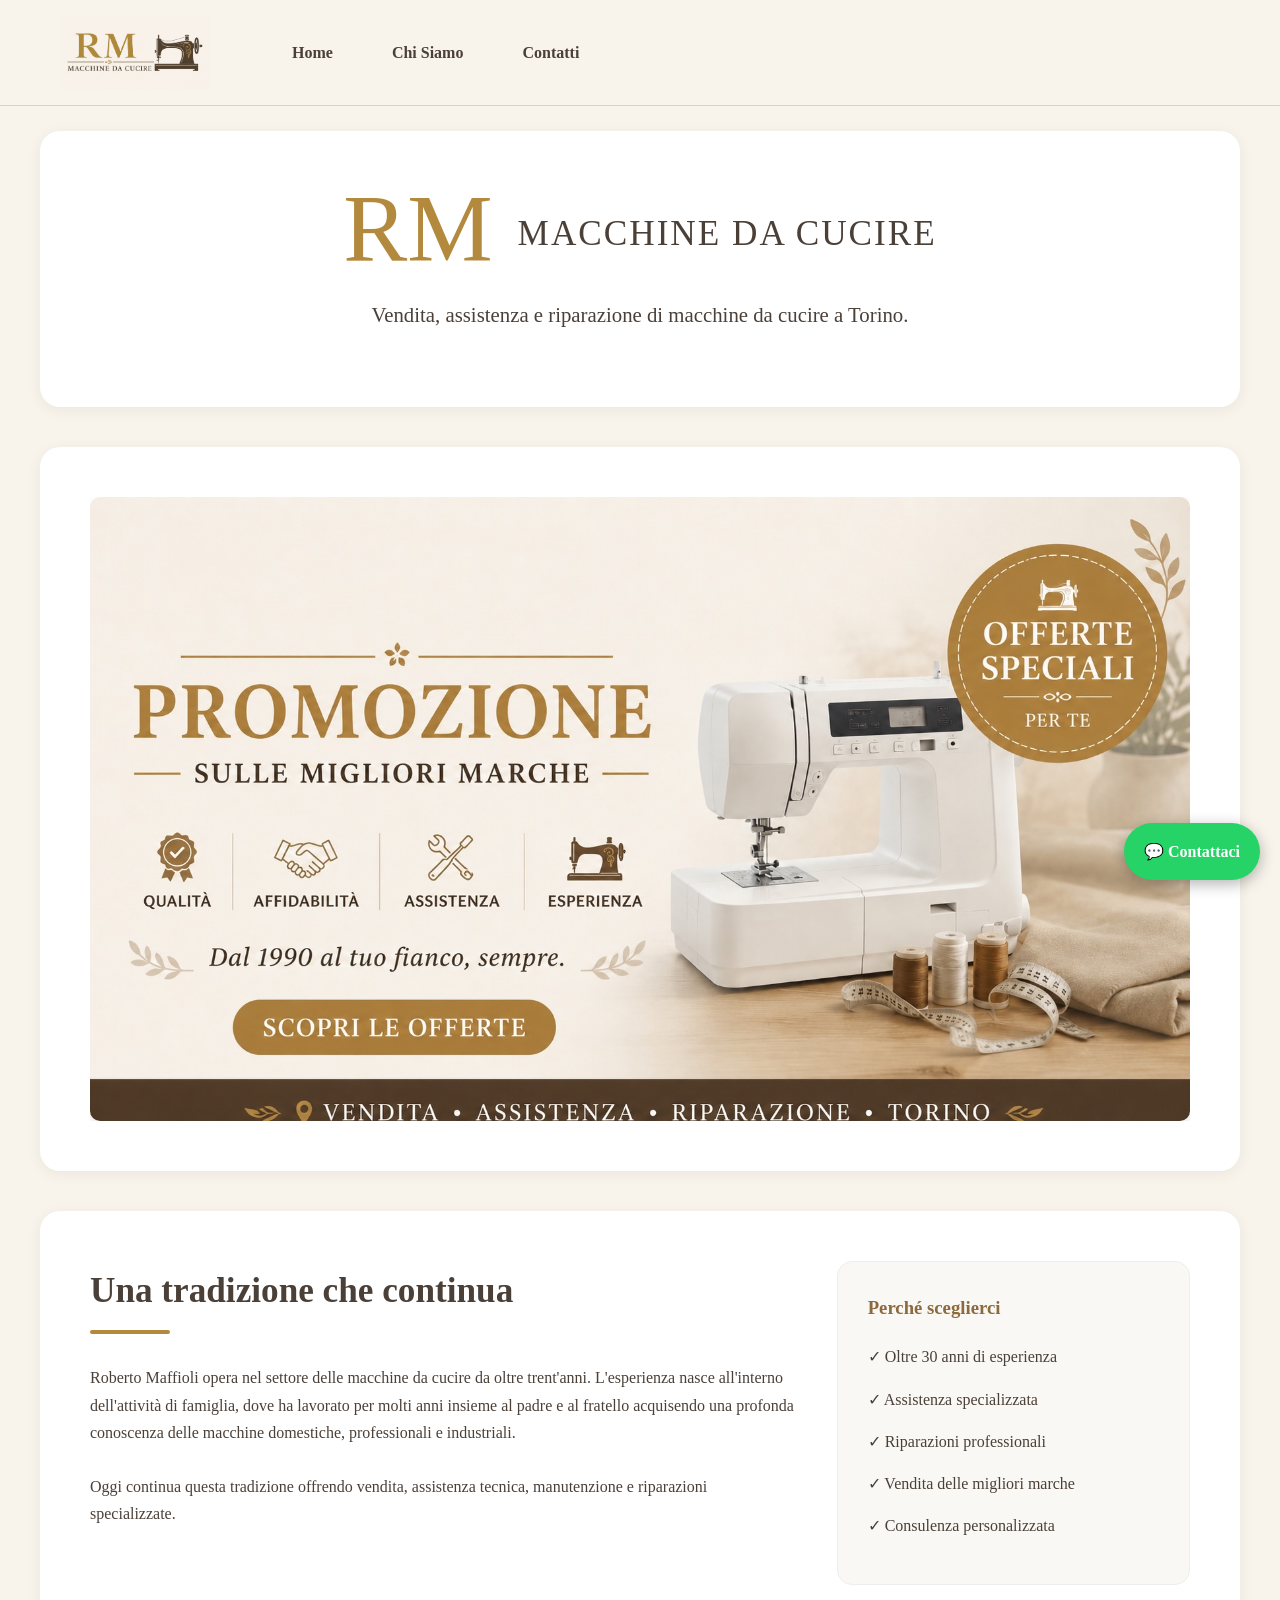
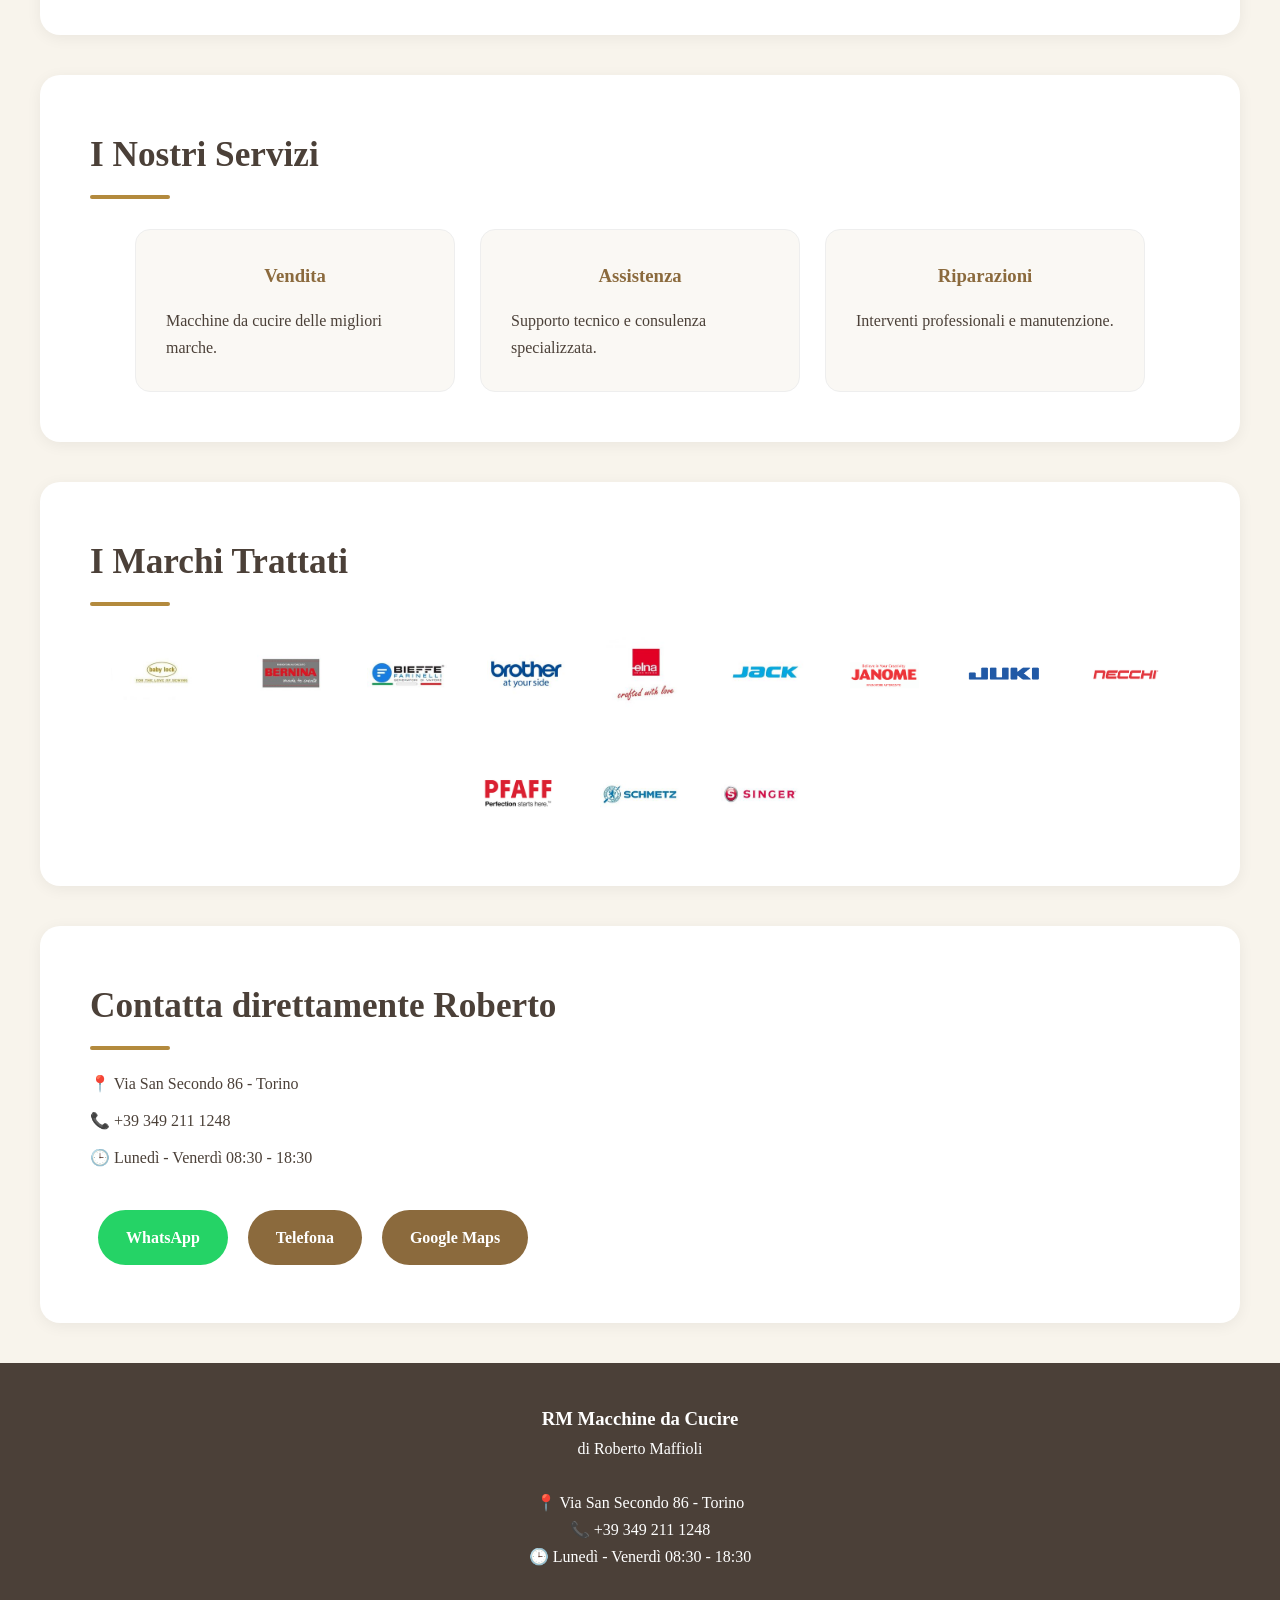
==== index.html @ 2fab1084 "cambiamento di sfile" ====
<!DOCTYPE html>
<html lang="it">

<head>

    <meta charset="UTF-8">
    <meta name="viewport" content="width=device-width, initial-scale=1.0">

    <title>RM Macchine da Cucire Torino</title>

    <meta name="description"
          content="Vendita, assistenza e riparazione di macchine da cucire a Torino.">

    <!-- Anteprime social (WhatsApp, Facebook, ecc.) -->
    <meta property="og:title" content="RM Macchine da Cucire Torino">
    <meta property="og:description" content="Vendita, assistenza e riparazione di macchine da cucire a Torino.">
    <meta property="og:image" content="https://www.rmmacchinedacucire.it/images/logo.jpg">
    <meta property="og:type" content="website">
    <meta property="og:locale" content="it_IT">
    <meta property="og:url" content="https://www.rmmacchinedacucire.it/">

    <link rel="icon" type="image/png" href="images/favicon.png">
    <link rel="apple-touch-icon" href="images/favicon.png">

    <link rel="stylesheet" href="css/style.css">

    <!-- Dati strutturati per Google (scheda attività / Maps) -->
    <script type="application/ld+json">
        {
          "@context": "https://schema.org",
          "@type": "LocalBusiness",
          "name": "RM Macchine da Cucire",
          "image": "https://www.rmmacchinedacucire.it/images/logo.jpg",
          "telephone": "+393492111248",
          "address": {
            "@type": "PostalAddress",
            "streetAddress": "Via San Secondo 86",
            "addressLocality": "Torino",
            "addressCountry": "IT"
          },
          "openingHoursSpecification": {
            "@type": "OpeningHoursSpecification",
            "dayOfWeek": ["Monday","Tuesday","Wednesday","Thursday","Friday"],
            "opens": "08:30",
            "closes": "18:30"
          },
          "url": "https://www.rmmacchinedacucire.it/"
        }
    </script>

</head>


<body>


    <header>

        <div class="header-container">

            <img src="images/logo.jpg" class="logo" alt="RM Macchine da Cucire Torino">

            <button class="menu-toggle" aria-label="Apri menu">☰</button>

            <nav>
                <a href="index.html">Home</a>
                <a href="chi-siamo.html">Chi Siamo</a>
                <a href="contatti.html">Contatti</a>
            </nav>

        </div>

    </header>


    <section class="section-box hero-box">

        <div class="hero-logo">

            <div class="hero-logo-top">

                <span class="hero-rm">RM</span>

                <div class="hero-logo-bottom">
                    MACCHINE DA CUCIRE
                </div>


            </div>

            

        </div>

        <p class="hero-slogan">
            Vendita, assistenza e riparazione di macchine da cucire a Torino.
        </p>

        <!--<div class="button-container">

            <a href="https://wa.me/393492111248"
               target="_blank"
               class="btn btn-whatsapp">
                WhatsApp
            </a>

            <a href="tel:+393492111248"
               class="btn btn-phone">
                Telefona
            </a>

        </div>-->

    </section>

    <!--<section class="section-box">

        <div class="promo-banner">
            <img src="images/promo1.jpg" alt="Promozioni RM Macchine da Cucire">
        </div>

    </section>-->

    <section class="section-box promo-box">

        <div class="promo-banner">

            <img src="images/promo2.jpg" class="active" alt="Promozione 1">
            <img src="images/slide2.jpg" alt="Promozione 2">
            <img src="images/slide5.jpg" alt="Promozione 3">

        </div>

    </section>


    <section class="section-box">

        <div class="about-grid">

            <div class="about-left">

                <h2>Una tradizione che continua</h2>

                <p>
                    Roberto Maffioli opera nel settore delle macchine da cucire da oltre trent'anni.
                    L'esperienza nasce all'interno dell'attività di famiglia, dove ha lavorato per molti anni
                    insieme al padre e al fratello acquisendo una profonda conoscenza delle macchine
                    domestiche, professionali e industriali.
                </p>

                <br>

                <p>
                    Oggi continua questa tradizione offrendo vendita, assistenza tecnica,
                    manutenzione e riparazioni specializzate.
                </p>

            </div>

            <div class="about-right">

                <h3>Perché sceglierci</h3>

                <ul>
                    <li>✓ Oltre 30 anni di esperienza</li>
                    <li>✓ Assistenza specializzata</li>
                    <li>✓ Riparazioni professionali</li>
                    <li>✓ Vendita delle migliori marche</li>
                    <li>✓ Consulenza personalizzata</li>
                </ul>

            </div>

        </div>

    </section>

    <section class="section-box">

        <h2>I Nostri Servizi</h2>

        <div class="services">

            <div class="service-card">

                <h3>Vendita</h3>

                <p>
                    Macchine da cucire delle migliori marche.
                </p>

            </div>

            <div class="service-card">

                <h3>Assistenza</h3>

                <p>
                    Supporto tecnico e consulenza specializzata.
                </p>

            </div>

            <div class="service-card">

                <h3>Riparazioni</h3>

                <p>
                    Interventi professionali e manutenzione.
                </p>

            </div>

        </div>

    </section>

    <section class="section-box">

        <h2>I Marchi Trattati</h2>

        <div class="brand-logos">

            <img src="images/marchi/babylock.jpeg" alt="Logo Babylock" loading="lazy">
            <img src="images/marchi/bernina.jpeg" alt="Logo Bernina" loading="lazy">
            <img src="images/marchi/bieffe.jpeg" alt="Logo Bieffe" loading="lazy">
            <img src="images/marchi/brother.jpeg" alt="Logo Brother" loading="lazy">
            <img src="images/marchi/elna.jpeg" alt="Logo Elna" loading="lazy">
            <img src="images/marchi/jack.jpeg" alt="Logo Jack" loading="lazy">
            <img src="images/marchi/janome.png" alt="Logo Janome" loading="lazy">
            <img src="images/marchi/juki.png" alt="Logo Juki" loading="lazy">
            <img src="images/marchi/necchi.png" alt="Logo Necchi" loading="lazy">
            <img src="images/marchi/pfaff.png" alt="Logo Pfaff" loading="lazy">
            <img src="images/marchi/SCHMETZ.jpeg" alt="Logo Schmetz" loading="lazy">
            <img src="images/marchi/singer.jpeg" alt="Logo Singer" loading="lazy">

        </div>

    </section>

    <section class="contact-section">

        <h2>Contatta direttamente Roberto</h2>

        <p>📍 Via San Secondo 86 - Torino</p>

        <p>📞 +39 349 211 1248</p>

        <p>🕒 Lunedì - Venerdì 08:30 - 18:30</p>

        <div class="button-container">

            <a href="https://wa.me/393492111248"
               target="_blank"
               class="btn btn-whatsapp">

                WhatsApp

            </a>

            <a href="tel:+393492111248"
               class="btn btn-phone">
                Telefona
            </a>

            <a href="https://maps.google.com/?q=Via+San+Secondo+86+Torino"
               target="_blank"
               class="btn btn-phone">

                Google Maps

            </a>

        </div>

    </section>

    <footer>

        <h3>RM Macchine da Cucire</h3>

        <p>di Roberto Maffioli</p>

        <br>

        <p>📍 Via San Secondo 86 - Torino</p>

        <p>📞 +39 349 211 1248</p>

        <p>🕒 Lunedì - Venerdì 08:30 - 18:30</p>

    </footer>

    <a href="https://wa.me/393492111248"
       target="_blank"
       class="whatsapp-float">

        💬 Contattaci

    </a>



    <script src="js/script.js"></script>

</body>
</html>
---- css/style.css ----
* {
    margin: 0;
    padding: 0;
    box-sizing: border-box;
}

body {
    font-family: Georgia, serif;
    background: #f8f4ec;
    color: #4b4038;
    line-height: 1.7;
}


a {
    text-decoration: none;
}

nav {
    transition: all .3s ease;
}

.header-hidden {
    opacity: 0;
    transform: translateY(-20px);
    pointer-events: none;
}

/* TITOLO */
.hero-logo {
    text-align: center;
    margin-bottom: 20px;
}

.hero-logo-top {
    display: flex;
    justify-content: center;
    align-items: center;
    gap: 25px;
}

.hero-rm {
    font-size: 6rem;
    color: #b38a3d;
    font-weight: normal;
    line-height: 1;
}

.hero-machine {
    height: 100px;
    width: auto;
}

.hero-logo-bottom {
    margin-top: 10px;
    font-size: 2.2rem;
    letter-spacing: 2px;
    color: #4b4038;
}


/* HEADER */

header {
    background: #f8f4ec;
    border-bottom: 1px solid #ddd2c0;
    position: sticky;
    top: 0;
    z-index: 999;
}

.header-container {
    max-width: 1200px;
    margin: auto;
    display: flex;
    align-items: center;
    padding: 15px 20px;
}

.logo {
    height: 75px;
    width: auto;
    margin-right: 40px;
}

.menu-toggle {
    display: none;
}

nav {
    display: flex;
    gap: 35px;
    margin-left: 30px;
}

    nav a {
        color: #4b4038;
        font-size: 1rem;
        font-weight: 600;
        padding: 8px 12px;
        border-radius: 6px;
        transition: .3s;
    }

        nav a:hover {
            background: #efe7da;
            color: #8b6a3d;
        }

/* HERO */

.hero-box {
    background: #f1eee8;
}

.hero {
    text-align: center;
    padding: 60px 20px;
    background: #f8f4ec;
}

    .hero h1 {
        font-size: 3.2rem;
        color: #4b4038;
    }

    .hero h3 {
        color: #8b6a3d;
        font-style: italic;
        margin-top: 5px;
        margin-bottom: 20px;
    }

    .hero h2 {
        color: #8b6a3d;
        margin-bottom: 20px;
        font-size: 1.8rem;
    }

    .hero p {
        max-width: 800px;
        margin: auto;
    }

.hero-box {
    text-align: center;
}

    .hero-box h1 {
        font-size: 3.5rem;
        color: #4b4038;
        margin-bottom: 20px;
    }

    .hero-box h2 {
        color: #a37c3f;
        font-size: 2rem;
        margin-bottom: 25px;
    }

.hero-slogan {
    font-size: 1.3rem;
    max-width: 900px;
    margin: 15px auto 25px auto;
    text-align: center !important;
}

.section-box.hero-box {
    margin-top: 25px;
}

@media(max-width:768px) {

    .hero-box h1 {
        font-size: 2rem;
    }

    .hero-box h2 {
        font-size: 1.3rem;
    }

    .hero-slogan {
        font-size: 1rem;
    }
}

/* BUTTON */

.button-container {
    margin-top: 30px;
}

.btn {
    display: inline-block;
    padding: 14px 28px;
    border-radius: 40px;
    margin: 8px;
    color: white;
    font-weight: bold;
    transition: .3s;
}

    .btn:hover {
        transform: translateY(-2px);
    }

.btn-phone {
    background: #8b6a3d;
}

.btn-whatsapp {
    background: #25D366;
}

/* SLIDER PROMO */

.promo-banner {
    max-width: 1200px;
    margin: 0 auto;
    overflow: hidden;
}

    .promo-banner img {
        width: 100%;
        display: none;
        border-radius: 10px;
        box-shadow: 0 8px 20px rgba(0,0,0,.10);
    }

        .promo-banner img.active {
            display: block;
        }

.promo-box {
    padding:5px;
}

/*.promo-banner {
    max-width: 1200px;
    margin: 0px auto;
    padding: 0 0px;
}

    .promo-banner img {
        width: 100%;
        display: block;
        border-radius: 0px;
        box-shadow: 0 8px 20px rgba(0,0,0,.10);
    }*/
/* SEZIONI */

.section-box {
    max-width: 1200px;
    margin: 40px auto;
    background: white;
    border-radius: 20px;
    padding: 50px;
    box-shadow: 0 3px 15px rgba(0,0,0,.06);
}

    .section-box h2 {
        color: #4b4038;
        font-size: 2.2rem;
        margin-bottom: 30px;
    }

        .section-box h2::after {
            content: '';
            display: block;
            width: 80px;
            height: 4px;
            background: #b38a3d;
            margin-top: 10px;
            border-radius: 5px;
        }

    .section-box p {
        text-align: left;
    }

/* SERVIZI */

.services {
    display: flex;
    flex-wrap: wrap;
    gap: 25px;
    justify-content: center;
}

.service-card {
    background: #faf8f4;
    width: 320px;
    padding: 30px;
    border-radius: 15px;
    text-align: center;
    border: 1px solid #eee;
}

    .service-card h3 {
        color: #8b6a3d;
        margin-bottom: 15px;
    }

/* MARCHI */

.brand-logos {
    display: flex;
    flex-wrap: wrap;
    justify-content: center;
    align-items: center;
    gap: 40px;
}

    .brand-logos img {
        max-width: 150px;
        max-height: 80px;
        object-fit: contain;
    }

/* CONTATTI */

.contact-section {
    max-width: 1200px;
    margin: 40px auto;
    background: white;
    border-radius: 20px;
    padding: 50px;
    box-shadow: 0 3px 15px rgba(0,0,0,.06);
}

    .contact-section h2 {
        font-size: 2.2rem;
        margin-bottom: 20px;
    }

        .contact-section h2::after {
            content: '';
            display: block;
            width: 80px;
            height: 4px;
            background: #b38a3d;
            margin-top: 10px;
            border-radius: 5px;
        }

    .contact-section p {
        margin-bottom: 10px;
    }

/* FOOTER */

footer {
    background: #4b4038;
    color: white;
    text-align: center;
    padding: 40px;
    margin-top: 40px;
}

/* WHATSAPP */

.whatsapp-float {
    position: fixed;
    right: 20px;
    bottom: 20px;
    background: #25D366;
    color: white;
    padding: 15px 20px;
    border-radius: 50px;
    font-weight: bold;
    box-shadow: 0 4px 15px rgba(0,0,0,.3);
    z-index: 9999;
}

.about-grid {
    display: grid;
    grid-template-columns: 2fr 1fr;
    gap: 40px;
    align-items: start;
}

.about-right {
    background: #faf8f4;
    padding: 30px;
    border-radius: 15px;
    border: 1px solid #eee;
}

    .about-right h3 {
        color: #8b6a3d;
        margin-bottom: 20px;
    }

    .about-right ul {
        list-style: none;
        padding: 0;
    }

    .about-right li {
        margin-bottom: 15px;
        font-size: 1rem;
    }

@media(max-width:768px) {

    .about-grid {
        grid-template-columns: 1fr;
    }
}

/* MENU HAMBURGER */

.menu-toggle {
    display: none;
    font-size: 2rem;
    cursor: pointer;
    color: #4b4038;
    padding: 10px;
    background: none;
    border: none;
}

/* MOBILE */

@media(max-width:768px) {

    /* HEADER */

    .header-container {
        position: relative;
        justify-content: space-between;
        align-items: center;
        padding: 10px 15px;
    }

    .logo {
        height: 50px;
        margin: 0;
    }

    .menu-toggle {
        display: block;
        font-size: 2rem;
        cursor: pointer;
        padding: 5px 10px;
    }

    /* MENU */

    nav {
        display: none;
        position: absolute;
        top: 70px;
        right: 15px;
        width: 180px;
        background: white;
        border-radius: 15px;
        box-shadow: 0 8px 25px rgba(0,0,0,.12);
        opacity: 0;
        transform: translateY(-10px);
        transition: .25s;
        margin-left: 0;
    }

        nav.show {
            display: flex;
            flex-direction: column;
            opacity: 1;
            transform: translateY(0);
        }

        nav a {
            padding: 12px 20px;
            text-align: left;
            border-bottom: 1px solid #eee;
        }

            nav a:last-child {
                border-bottom: none;
            }

    /* HERO */

    .hero-box {
        padding: 25px 20px;
    }

        .hero-box h1 {
            font-size: 2rem;
            line-height: 1.2;
            margin-bottom: 10px;
        }

    .hero-slogan {
        font-size: 1rem;
        margin: 10px auto 15px auto;
    }

    /* BOTTONI */

    .button-container {
        margin-top: 15px;
    }

    .btn {
        padding: 12px 20px;
        font-size: .95rem;
    }

    /* BOX */

    .section-box {
        margin: 15px;
        padding: 20px;
    }

    .contact-section {
        margin: 15px;
        padding: 20px;
    }

    /* PROMO */

    .promo-box {
        margin: 15px;
        padding: 10px;
    }

    .promo-banner {
        margin: 0;
    }

        .promo-banner img {
            border-radius: 12px;
        }

    /* CHI SIAMO */

    .about-grid {
        grid-template-columns: 1fr;
        gap: 20px;
    }

    .about-right {
        padding: 20px;
    }

    /* SERVIZI */

    .service-card {
        width: 100%;
        padding: 20px;
    }

    /* MARCHI */

    .brand-logos {
        gap: 20px;
    }

        .brand-logos img {
            max-width: 100px;
            max-height: 60px;
        }

    /* WHATSAPP FISSO */

    .whatsapp-float {
        right: 10px;
        bottom: 10px;
        padding: 10px 15px;
        font-size: .9rem;
    }
}
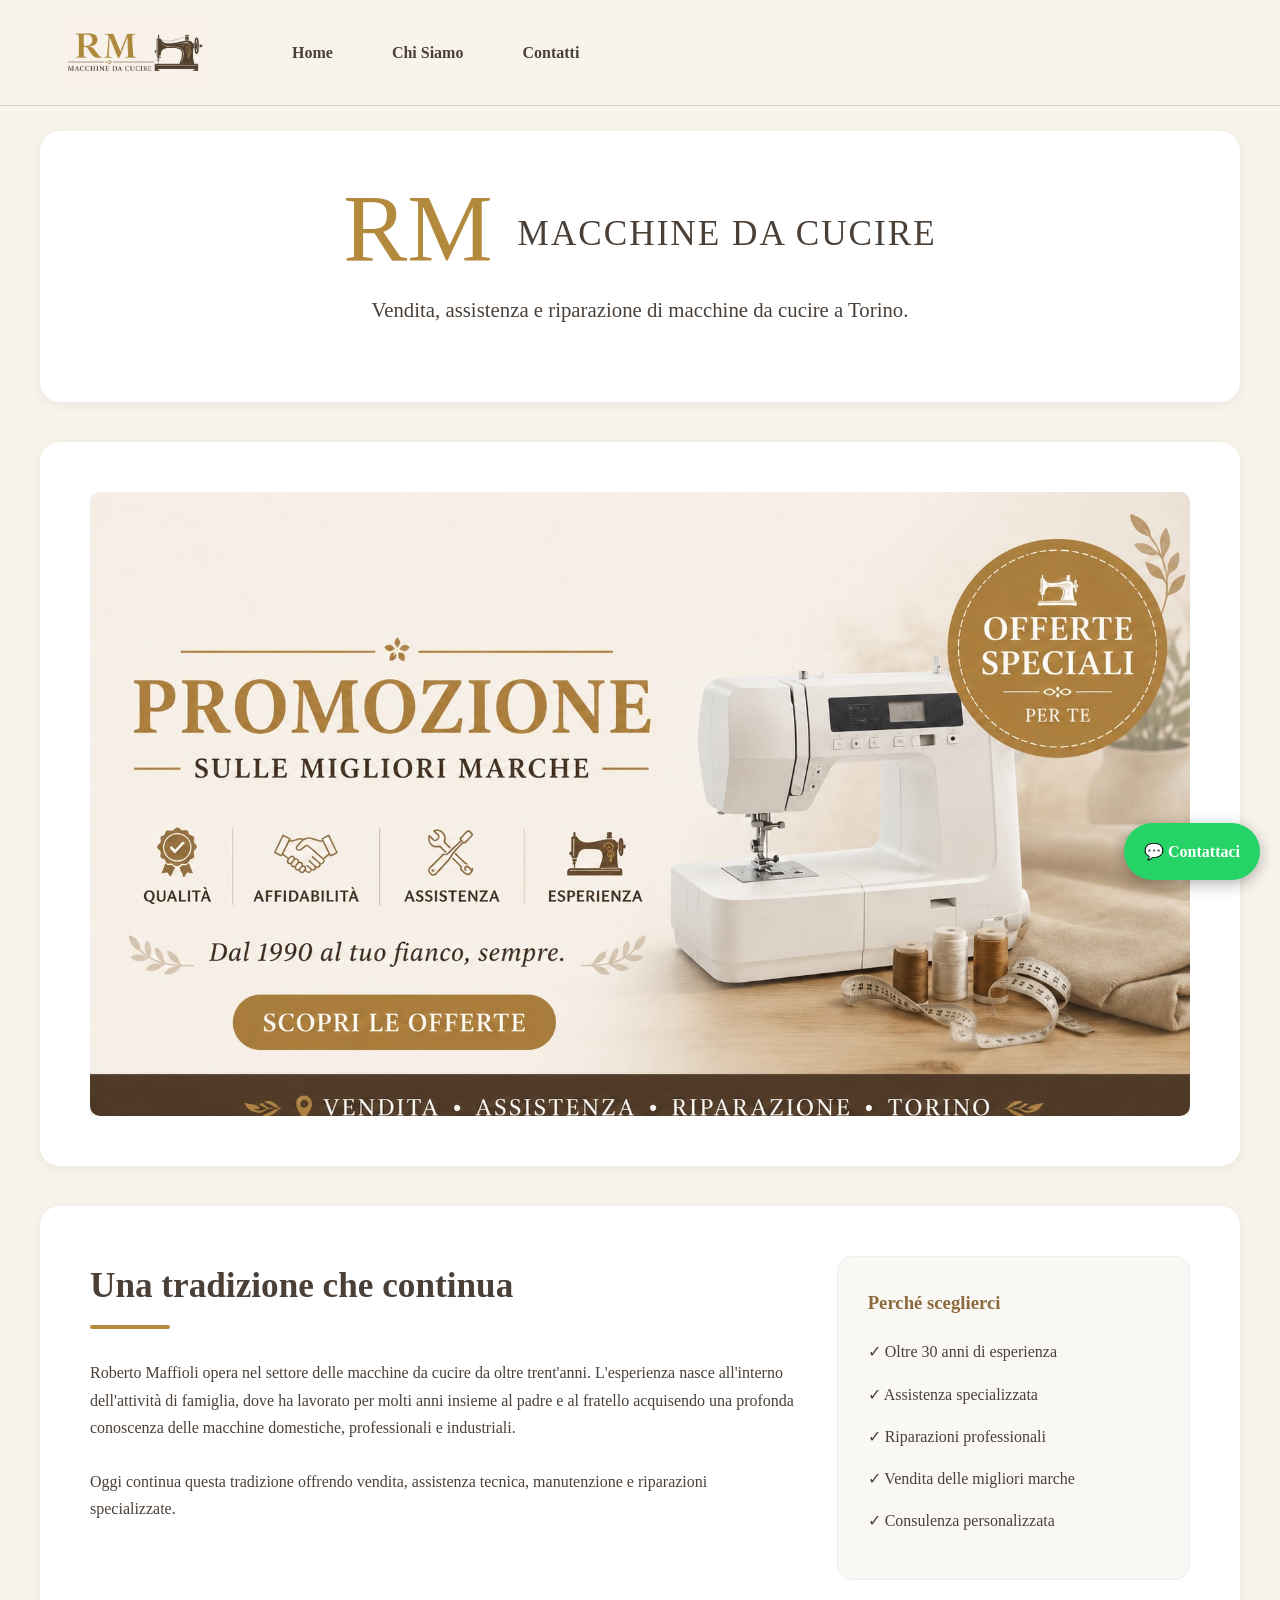
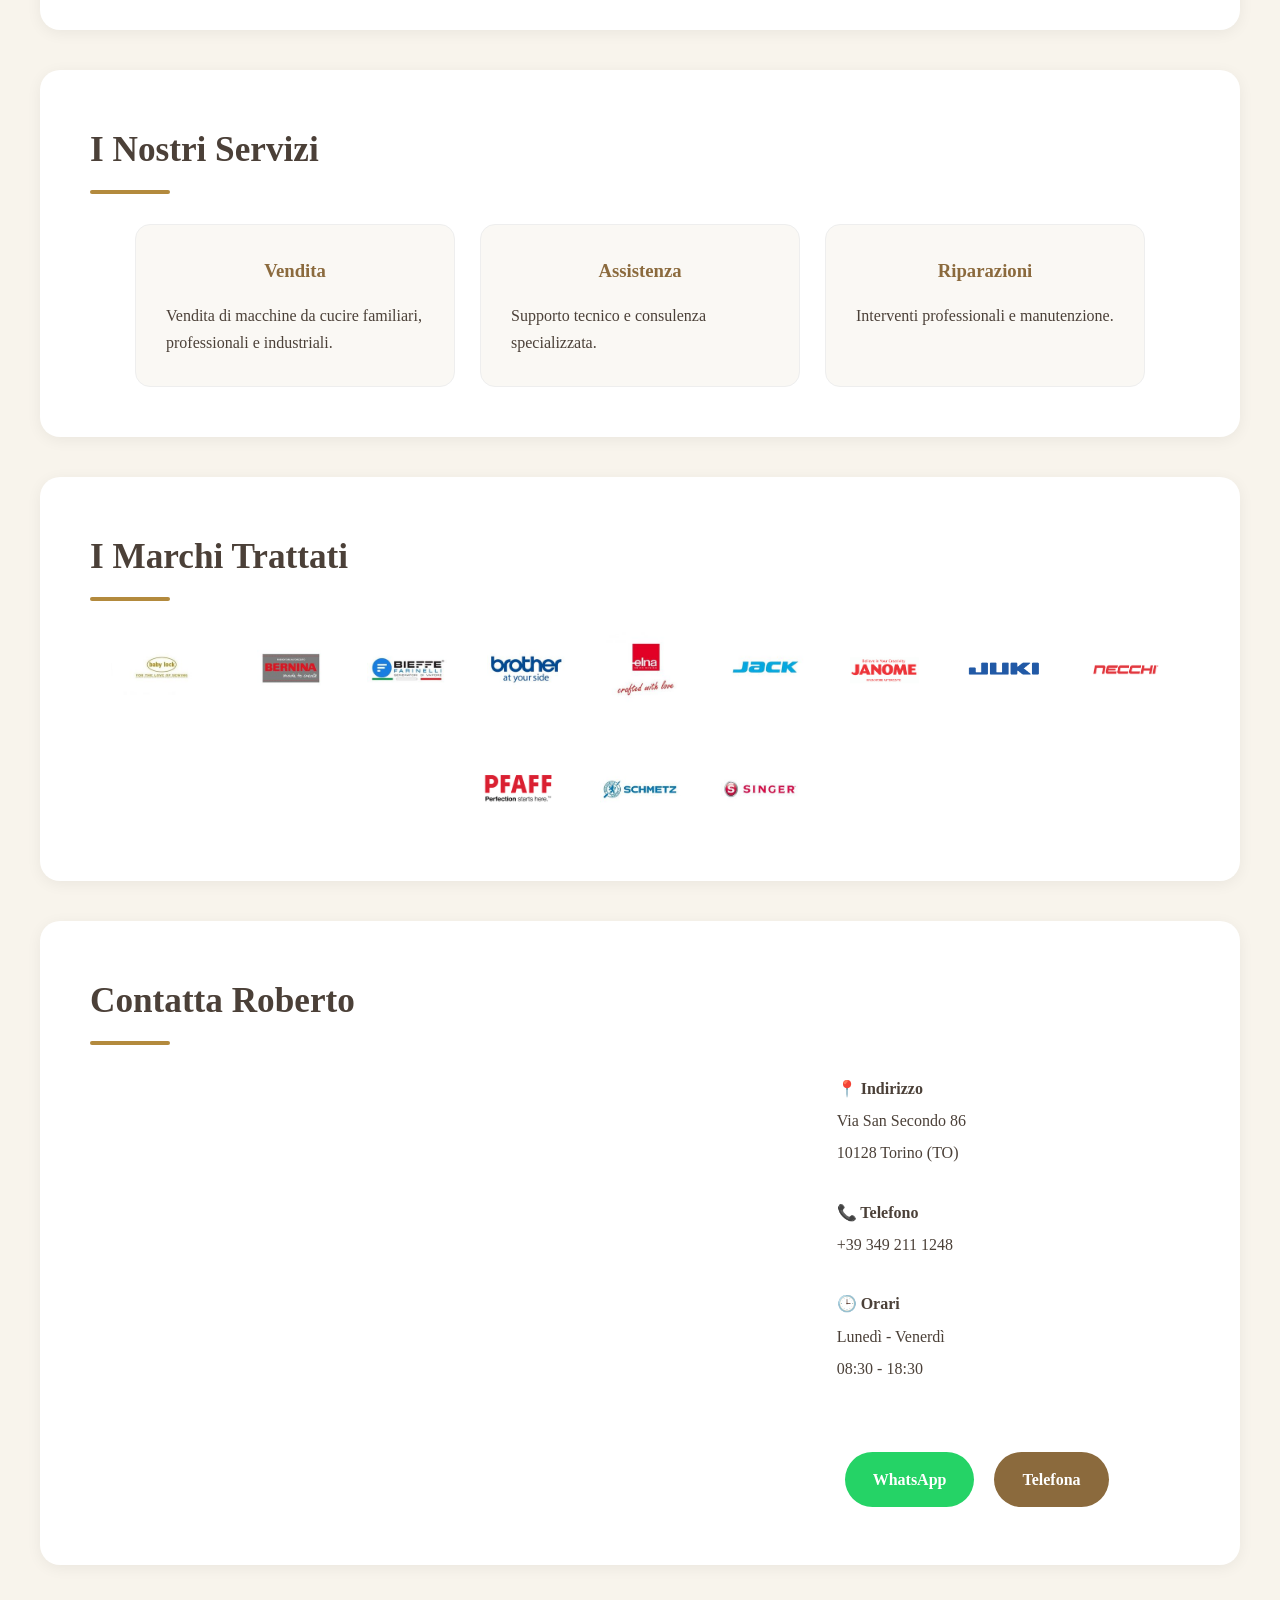
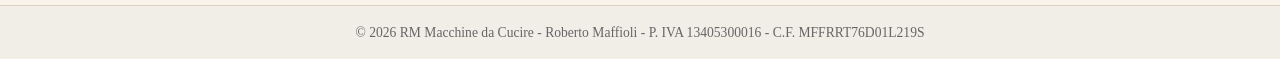
==== commit 08591e9b: "Bug FIx" ====
--- a/index.html
+++ b/index.html
@@ -88,7 +88,7 @@
 
             </div>
 
-            
+
 
         </div>
 
@@ -187,7 +187,7 @@
                 <h3>Vendita</h3>
 
                 <p>
-                    Macchine da cucire delle migliori marche.
+                    Vendita di macchine da cucire familiari, professionali e industriali.
                 </p>
 
             </div>
@@ -239,56 +239,76 @@
 
     </section>
 
-    <section class="contact-section">
-
-        <h2>Contatta direttamente Roberto</h2>
-
-        <p>📍 Via San Secondo 86 - Torino</p>
-
-        <p>📞 +39 349 211 1248</p>
-
-        <p>🕒 Lunedì - Venerdì 08:30 - 18:30</p>
-
-        <div class="button-container">
-
-            <a href="https://wa.me/393492111248"
-               target="_blank"
-               class="btn btn-whatsapp">
-
-                WhatsApp
-
-            </a>
-
-            <a href="tel:+393492111248"
-               class="btn btn-phone">
-                Telefona
-            </a>
-
-            <a href="https://maps.google.com/?q=Via+San+Secondo+86+Torino"
-               target="_blank"
-               class="btn btn-phone">
-
-                Google Maps
-
-            </a>
-
-        </div>
-
-    </section>
-
-    <footer>
-
-        <h3>RM Macchine da Cucire</h3>
-
-        <p>di Roberto Maffioli</p>
-
-        <br>
-
-        <p>📍 Via San Secondo 86 - Torino</p>
-
-        <p>📞 +39 349 211 1248</p>
-
-        <p>🕒 Lunedì - Venerdì 08:30 - 18:30</p>
+    
+    <section class="section-box">
+
+        <h2>Contatta Roberto</h2>
+
+        <div class="location-grid">
+
+            <div class="location-map">
+
+                <iframe src="https://www.google.com/maps?q=Via+San+Secondo+86,+Torino&output=embed"
+                        width="100%"
+                        height="350"
+                        style="border:0;"
+                        loading="lazy">
+                </iframe>
+
+            </div>
+
+            <div class="location-info">
+
+                <p><strong>📍 Indirizzo</strong></p>
+                <p>Via San Secondo 86</p>
+                <p>10128 Torino (TO)</p>
+
+                <br>
+
+                <p><strong>📞 Telefono</strong></p>
+                <p>+39 349 211 1248</p>
+
+                <br>
+
+                <p><strong>🕒 Orari</strong></p>
+                <p>Lunedì - Venerdì</p>
+                <p>08:30 - 18:30</p>
+
+                <br>
+
+                <div class="button-container">
+
+                    <a href="https://wa.me/393492111248"
+                       target="_blank"
+                       class="btn btn-whatsapp">
+                        WhatsApp
+                    </a>
+
+                    <a href="tel:+393492111248"
+                       class="btn btn-phone">
+                        Telefona
+                    </a>
+
+                    <!--<a href="https://maps.google.com/?q=Via+San+Secondo+86+Torino"
+                       target="_blank"
+                       class="btn btn-phone">
+                        Google Maps
+                    </a>-->
+
+                </div>
+
+            </div>
+
+        </div>
+
+    </section>
+
+    <footer class="footer-mini">
+
+        © 2026 RM Macchine da Cucire -
+        Roberto Maffioli -
+        P. IVA 13405300016 -
+        C.F. MFFRRT76D01L219S
 
     </footer>
 
--- a/css/style.css
+++ b/css/style.css
@@ -28,8 +28,12 @@
 
 /* TITOLO */
 .hero-logo {
-    text-align: center;
-    margin-bottom: 20px;
+    display: -webkit-flex;
+    display: flex;
+    -webkit-align-items: center;
+    align-items: center;
+    -webkit-justify-content: center;
+    justify-content: center;
 }
 
 .hero-logo-top {
@@ -347,6 +351,30 @@
         margin-bottom: 10px;
     }
 
+/* CARD DOVE TROVARCI */
+.location-grid {
+    display: grid;
+    grid-template-columns: 2fr 1fr;
+    gap: 40px;
+    align-items: start;
+}
+
+.location-map iframe {
+    border-radius: 15px;
+}
+
+.location-info p {
+    margin-bottom: 5px;
+}
+
+@media(max-width:768px) {
+
+    .location-grid {
+        grid-template-columns: 1fr;
+        gap: 20px;
+    }
+}
+
 /* FOOTER */
 
 footer {
@@ -355,6 +383,23 @@
     text-align: center;
     padding: 40px;
     margin-top: 40px;
+}
+
+.footer-line {
+    width: 250px;
+    margin: 20px auto;
+    border: none;
+    border-top: 1px solid rgba(255,255,255,.25);
+}
+
+.footer-mini {
+    background: #f1eee8;
+    border-top: 1px solid #ddd2c0;
+    color: #666;
+    text-align: center;
+    padding: 15px;
+    font-size: .85rem;
+    margin-top: 30px;
 }
 
 /* WHATSAPP */
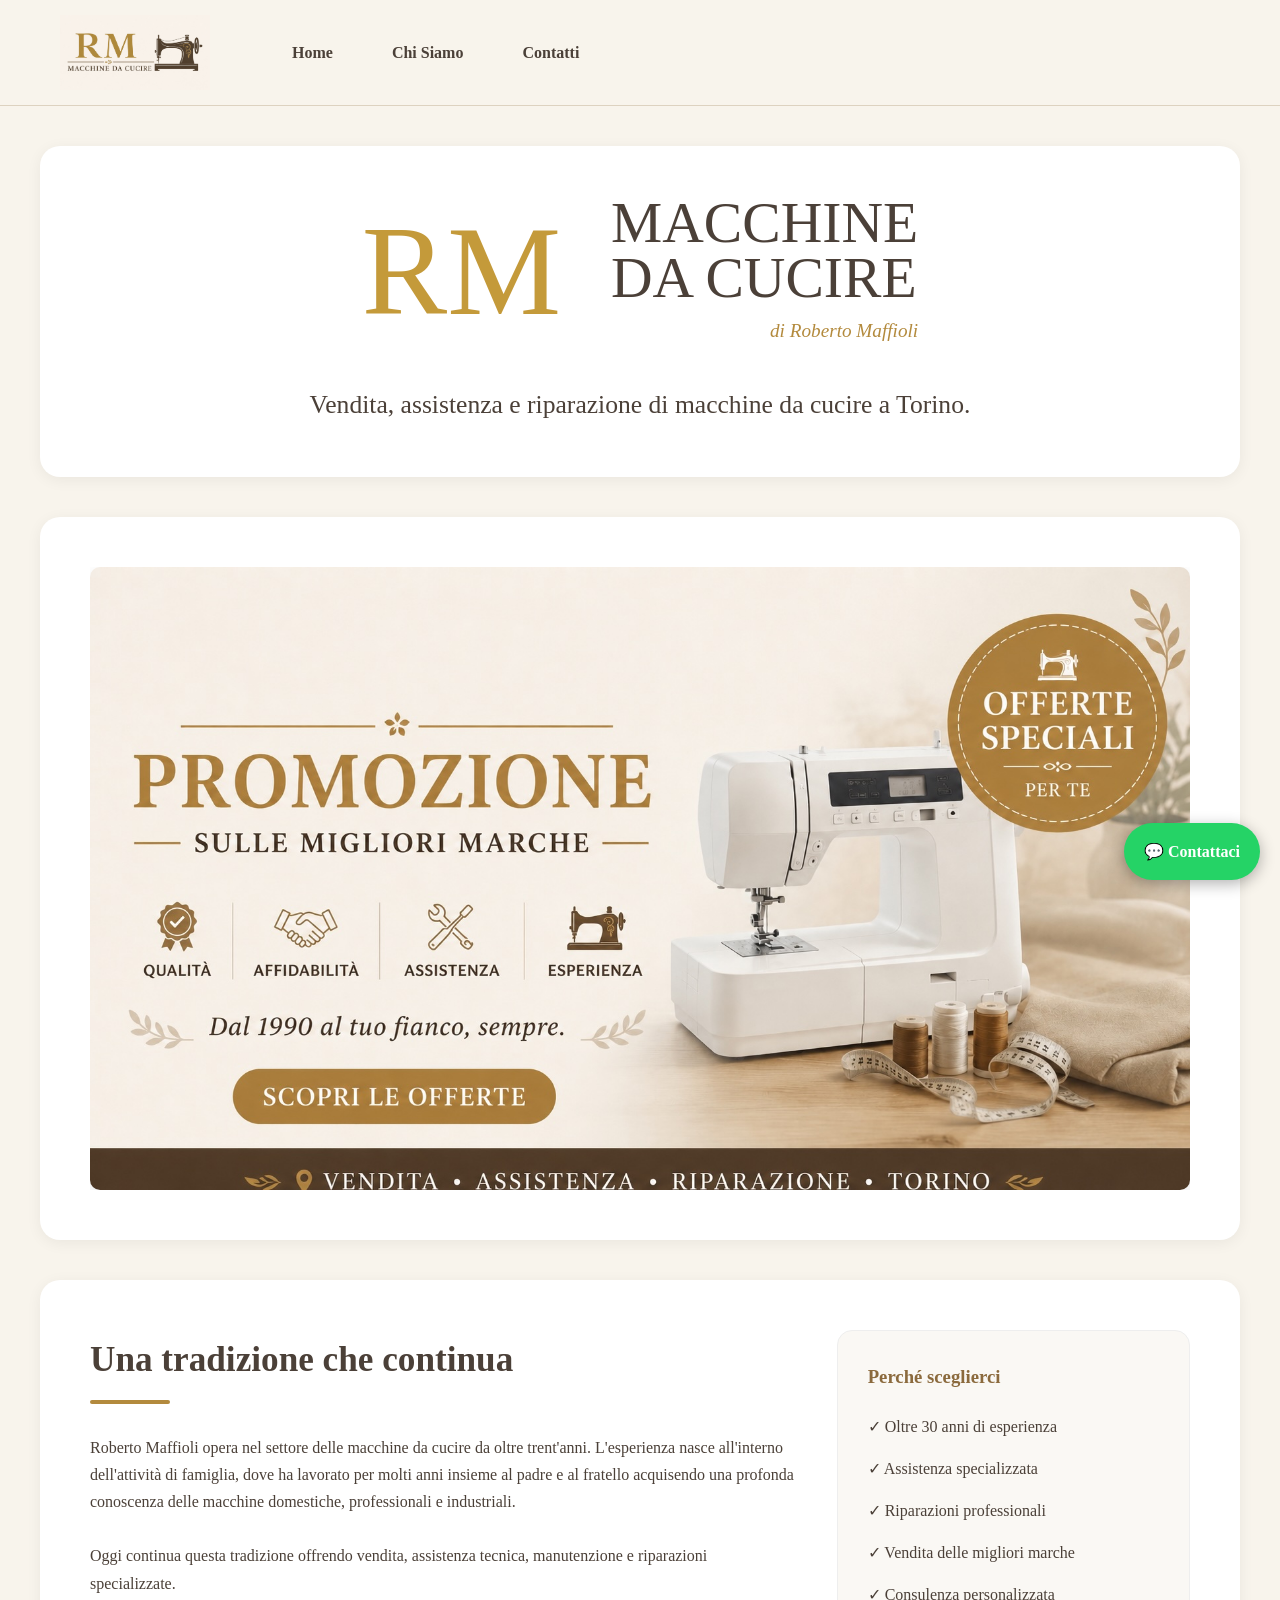
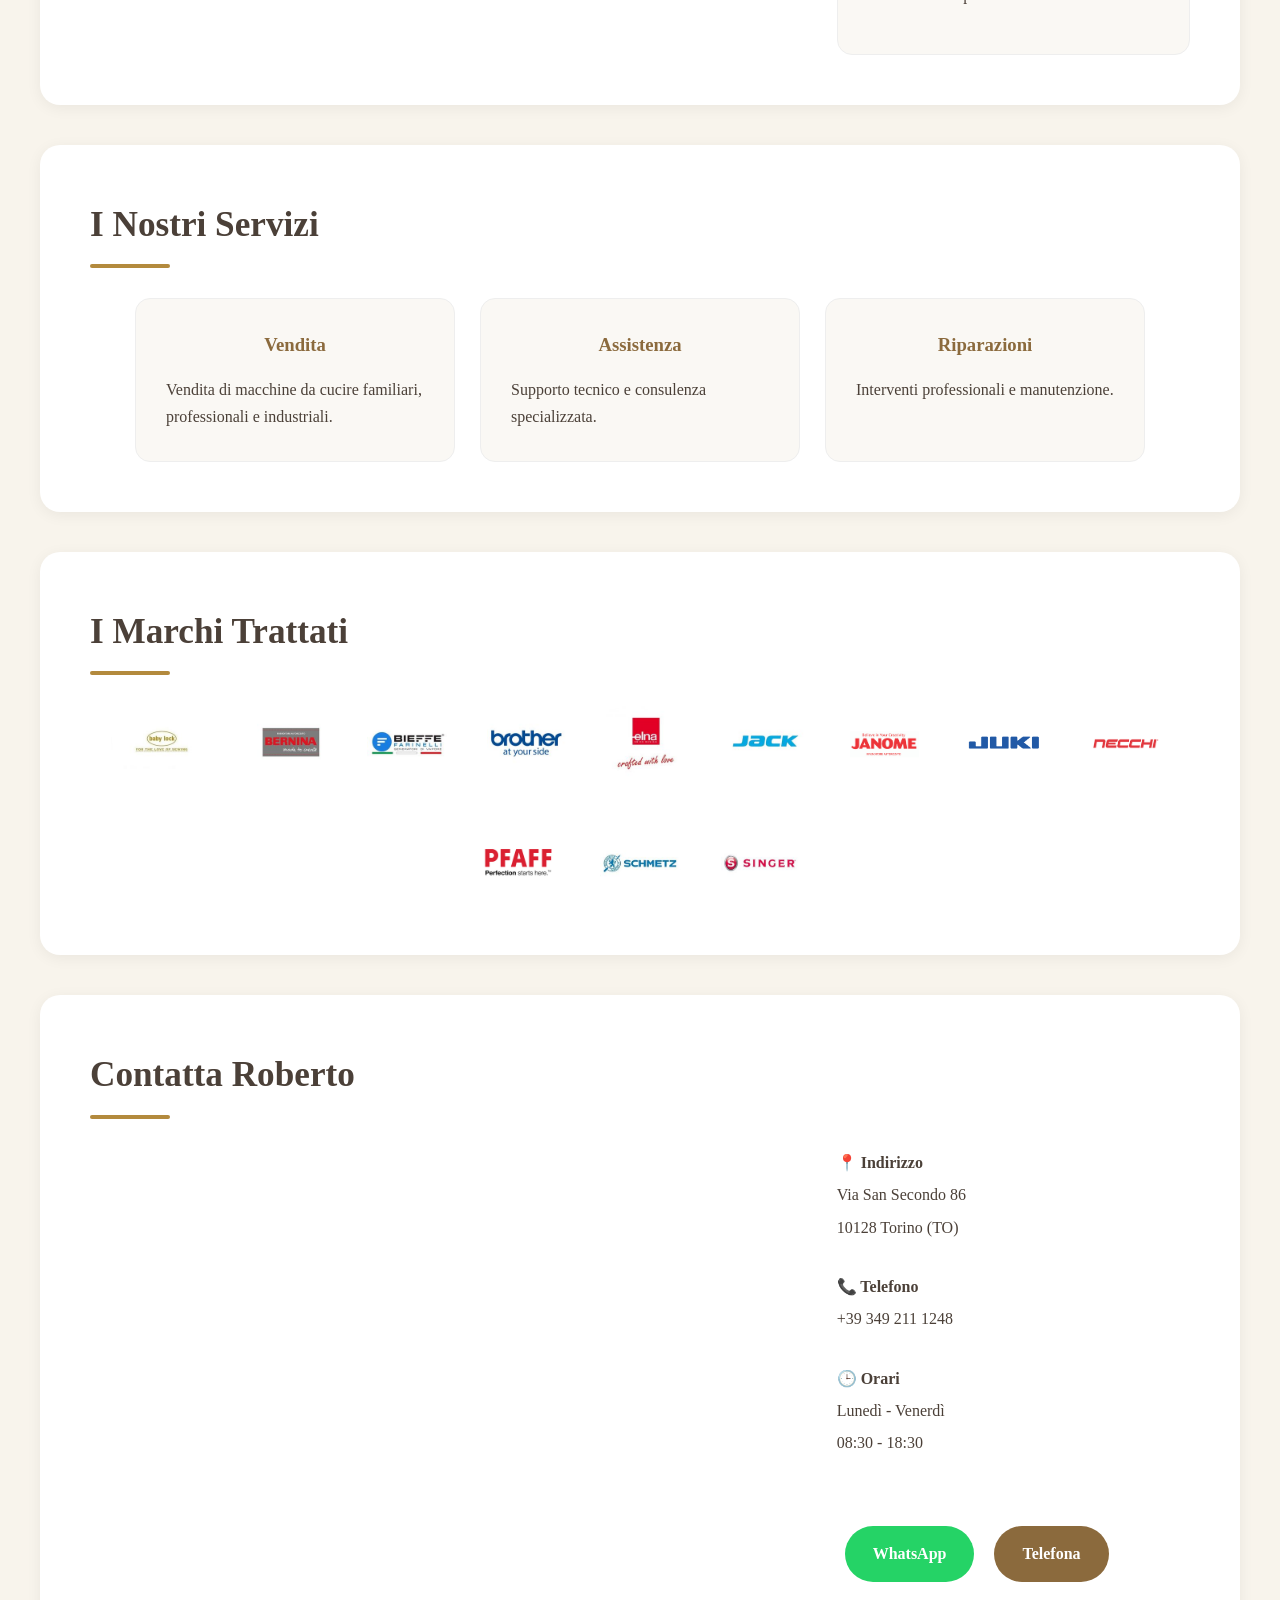
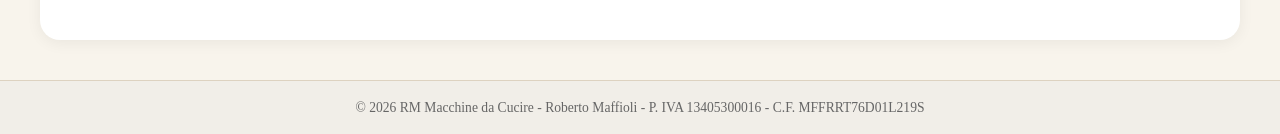
==== commit 15952773: "bug footer" ====
--- a/index.html
+++ b/index.html
@@ -72,23 +72,26 @@
 
     </header>
 
-
     <section class="section-box hero-box">
 
-        <div class="hero-logo">
-
-            <div class="hero-logo-top">
-
-                <span class="hero-rm">RM</span>
+        <div class="hero-logo-row">
+
+            <div class="hero-rm">
+                RM
+            </div>
+
+            <div class="hero-text">
 
                 <div class="hero-logo-bottom">
-                    MACCHINE DA CUCIRE
+                    MACCHINE<br>
+                    DA CUCIRE
                 </div>
 
-
-            </div>
-
-
+                <div class="hero-owner">
+                    di Roberto Maffioli
+                </div>
+
+            </div>
 
         </div>
 
@@ -96,30 +99,7 @@
             Vendita, assistenza e riparazione di macchine da cucire a Torino.
         </p>
 
-        <!--<div class="button-container">
-
-            <a href="https://wa.me/393492111248"
-               target="_blank"
-               class="btn btn-whatsapp">
-                WhatsApp
-            </a>
-
-            <a href="tel:+393492111248"
-               class="btn btn-phone">
-                Telefona
-            </a>
-
-        </div>-->
-
-    </section>
-
-    <!--<section class="section-box">
-
-        <div class="promo-banner">
-            <img src="images/promo1.jpg" alt="Promozioni RM Macchine da Cucire">
-        </div>
-
-    </section>-->
+    </section>
 
     <section class="section-box promo-box">
 
@@ -239,7 +219,7 @@
 
     </section>
 
-    
+
     <section class="section-box">
 
         <h2>Contatta Roberto</h2>
--- a/css/style.css
+++ b/css/style.css
@@ -43,24 +43,12 @@
     gap: 25px;
 }
 
-.hero-rm {
-    font-size: 6rem;
-    color: #b38a3d;
-    font-weight: normal;
-    line-height: 1;
-}
-
 .hero-machine {
     height: 100px;
     width: auto;
 }
 
-.hero-logo-bottom {
-    margin-top: 10px;
-    font-size: 2.2rem;
-    letter-spacing: 2px;
-    color: #4b4038;
-}
+
 
 
 /* HEADER */
@@ -111,82 +99,92 @@
             color: #8b6a3d;
         }
 
+
 /* HERO */
 
 .hero-box {
     background: #f1eee8;
-}
-
-.hero {
     text-align: center;
-    padding: 60px 20px;
-    background: #f8f4ec;
-}
-
-    .hero h1 {
-        font-size: 3.2rem;
-        color: #4b4038;
-    }
-
-    .hero h3 {
-        color: #8b6a3d;
-        font-style: italic;
-        margin-top: 5px;
-        margin-bottom: 20px;
-    }
-
-    .hero h2 {
-        color: #8b6a3d;
-        margin-bottom: 20px;
-        font-size: 1.8rem;
-    }
-
-    .hero p {
-        max-width: 800px;
-        margin: auto;
-    }
-
-.hero-box {
-    text-align: center;
-}
-
-    .hero-box h1 {
-        font-size: 3.5rem;
-        color: #4b4038;
-        margin-bottom: 20px;
-    }
-
-    .hero-box h2 {
-        color: #a37c3f;
+    padding: 40px;
+}
+
+
+.hero-logo-row {
+    display: flex;
+    justify-content: center;
+    align-items: center;
+    gap: 50px;
+}
+
+.hero-rm {
+    font-size: 8rem;
+    line-height: 0.9;
+    color: #c49a3a;
+    font-family: Georgia, serif;
+}
+
+.hero-text {
+    display: flex;
+    flex-direction: column;
+    align-items: flex-start;
+}
+
+.hero-logo-bottom {
+    font-size: 3.6rem;
+    line-height: 0.95;
+    color: #4b4038;
+    text-align: left;
+}
+
+.hero-owner {
+    width: 100%;
+    text-align: right;
+    margin-top: 10px;
+    font-style: italic;
+    font-size: 1.2rem;
+    color: #b38a3d;
+}
+
+.hero-slogan {
+    margin-top: 35px;
+    font-size: 1.6rem;
+    color: #4b4038;
+    text-align: center !important;
+    width: 100%;
+}
+
+
+
+@media(max-width:768px) {
+
+    .hero-logo-row {
+        flex-direction: column;
+        gap: 10px;
+    }
+
+    .hero-rm {
+        font-size: 5rem;
+    }
+
+    .hero-logo-bottom {
         font-size: 2rem;
-        margin-bottom: 25px;
-    }
-
-.hero-slogan {
-    font-size: 1.3rem;
-    max-width: 900px;
-    margin: 15px auto 25px auto;
-    text-align: center !important;
-}
-
-.section-box.hero-box {
-    margin-top: 25px;
-}
-
-@media(max-width:768px) {
-
-    .hero-box h1 {
-        font-size: 2rem;
-    }
-
-    .hero-box h2 {
-        font-size: 1.3rem;
-    }
-
-    .hero-slogan {
+        text-align: center;
+    }
+
+    .hero-text {
+        align-items: center;
+    }
+
+    .hero-owner {
+        text-align: center;
         font-size: 1rem;
     }
-}
+
+    .hero-box {
+        padding: 25px;
+    }
+}
+
 
 /* BUTTON */
 
@@ -524,21 +522,45 @@
                 border-bottom: none;
             }
 
-    /* HERO */
+    /* HERO MOBILE */
 
     .hero-box {
-        padding: 25px 20px;
-    }
-
-        .hero-box h1 {
-            font-size: 2rem;
-            line-height: 1.2;
-            margin-bottom: 10px;
-        }
+        padding: 25px 15px;
+    }
+
+    .hero-logo-row {
+        flex-direction: row;
+        justify-content: center;
+        align-items: center;
+        gap: 15px;
+    }
+
+    .hero-rm {
+        font-size: 4rem;
+        line-height: 1;
+    }
+
+    .hero-text {
+        align-items: flex-start;
+    }
+
+    .hero-logo-bottom {
+        font-size: 1.5rem;
+        line-height: 1;
+        text-align: left;
+    }
+
+    .hero-owner {
+        width: auto;
+        text-align: right;
+        font-size: 0.8rem;
+        margin-top: 3px;
+    }
 
     .hero-slogan {
         font-size: 1rem;
-        margin: 10px auto 15px auto;
+        margin-top: 20px;
+        text-align: center !important;
     }
 
     /* BOTTONI */
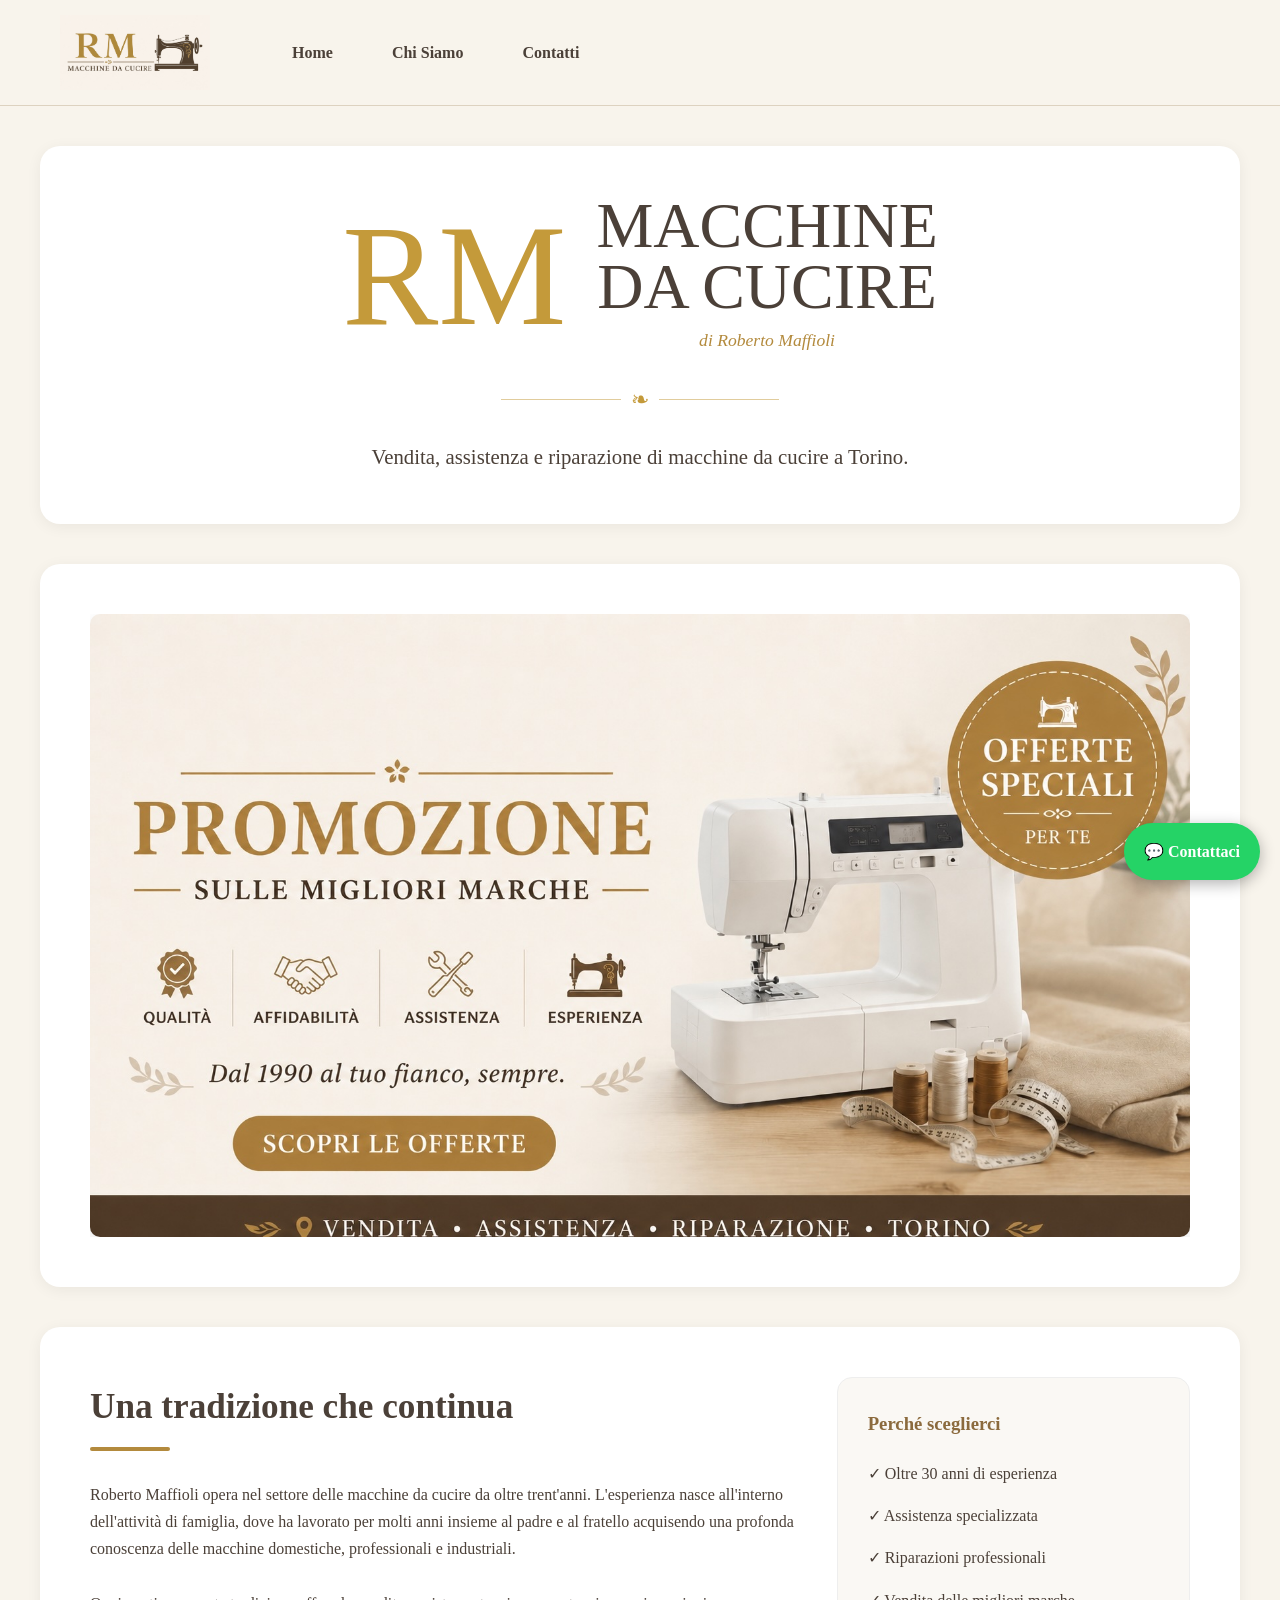
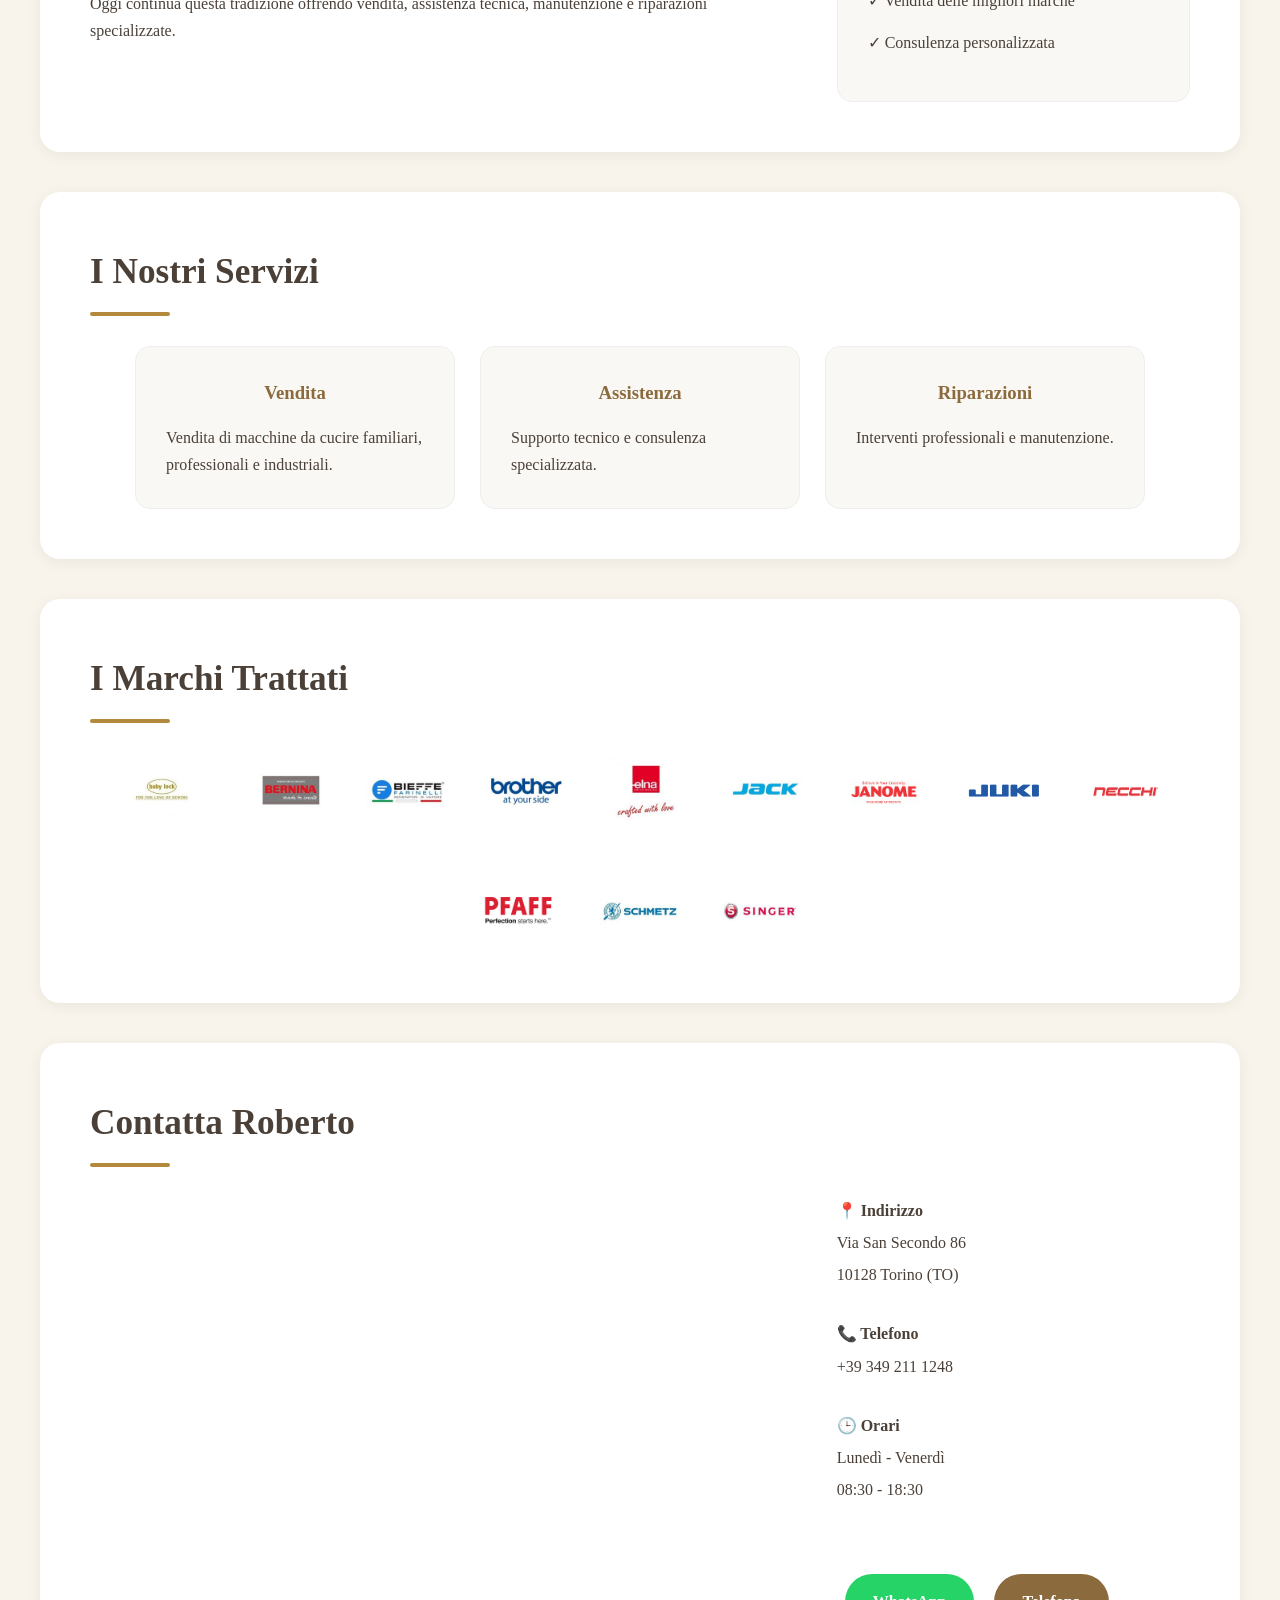
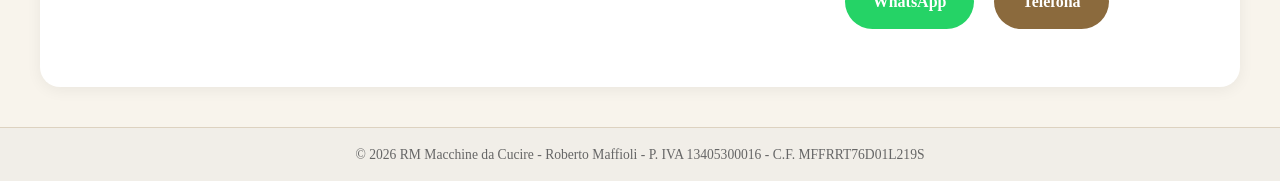
==== commit b2aedfa1: "bug fix" ====
--- a/index.html
+++ b/index.html
@@ -95,6 +95,8 @@
 
         </div>
 
+        <div class="hero-divider">❧</div>
+
         <p class="hero-slogan">
             Vendita, assistenza e riparazione di macchine da cucire a Torino.
         </p>
@@ -269,12 +271,6 @@
                         Telefona
                     </a>
 
-                    <!--<a href="https://maps.google.com/?q=Via+San+Secondo+86+Torino"
-                       target="_blank"
-                       class="btn btn-phone">
-                        Google Maps
-                    </a>-->
-
                 </div>
 
             </div>
--- a/css/style.css
+++ b/css/style.css
@@ -73,10 +73,6 @@
     height: 75px;
     width: auto;
     margin-right: 40px;
-}
-
-.menu-toggle {
-    display: none;
 }
 
 nav {
@@ -101,24 +97,22 @@
 
 
 /* HERO */
-
 .hero-box {
-    background: #f1eee8;
+    background: white;
     text-align: center;
-    padding: 40px;
-}
-
+    padding: 60px 80px;
+}
 
 .hero-logo-row {
     display: flex;
     justify-content: center;
     align-items: center;
-    gap: 50px;
+    gap: 30px;
 }
 
 .hero-rm {
-    font-size: 8rem;
-    line-height: 0.9;
+    font-size: 9rem;
+    line-height: 1;
     color: #c49a3a;
     font-family: Georgia, serif;
 }
@@ -126,31 +120,51 @@
 .hero-text {
     display: flex;
     flex-direction: column;
-    align-items: flex-start;
+    align-items: center !important;
 }
 
 .hero-logo-bottom {
-    font-size: 3.6rem;
+    font-size: 4rem;
     line-height: 0.95;
     color: #4b4038;
-    text-align: left;
+    text-align: center;
 }
 
 .hero-owner {
     width: 100%;
-    text-align: right;
-    margin-top: 10px;
+    text-align: center;
+    margin-top: 8px;
     font-style: italic;
-    font-size: 1.2rem;
+    font-size: 1.1rem;
     color: #b38a3d;
 }
 
+.hero-divider {
+    color: #c49a3a;
+    font-size: 1.4rem;
+    margin: 25px auto 20px;
+    display: flex;
+    align-items: center;
+    justify-content: center;
+    gap: 10px;
+}
+
+    .hero-divider::before,
+    .hero-divider::after {
+        content: '';
+        display: block;
+        width: 120px;
+        height: 1px;
+        background: #c49a3a;
+        opacity: 0.5;
+    }
+
 .hero-slogan {
-    margin-top: 35px;
-    font-size: 1.6rem;
+    font-size: 1.3rem;
     color: #4b4038;
     text-align: center !important;
     width: 100%;
+    margin-top: 0;
 }
 
 
@@ -523,45 +537,46 @@
             }
 
     /* HERO MOBILE */
-
     .hero-box {
-        padding: 25px 15px;
+        padding: 30px 20px;
     }
 
     .hero-logo-row {
-        flex-direction: row;
-        justify-content: center;
+        flex-direction: column;
+        gap: 10px;
+    }
+
+    .hero-rm {
+        font-size: 5rem;
+    }
+
+    .hero-text {
         align-items: center;
-        gap: 15px;
-    }
-
-    .hero-rm {
-        font-size: 4rem;
-        line-height: 1;
-    }
-
-    .hero-text {
-        align-items: flex-start;
     }
 
     .hero-logo-bottom {
-        font-size: 1.5rem;
-        line-height: 1;
-        text-align: left;
+        font-size: 2rem;
+        text-align: center;
     }
 
     .hero-owner {
-        width: auto;
-        text-align: right;
-        font-size: 0.8rem;
-        margin-top: 3px;
+        text-align: center;
+        width: 100%;
+        font-size: 0.95rem;
+    }
+
+    .hero-divider::before,
+    .hero-divider::after {
+        width: 50px;
     }
 
     .hero-slogan {
         font-size: 1rem;
-        margin-top: 20px;
         text-align: center !important;
-    }
+        width: 100%;
+    }
+    
+
 
     /* BOTTONI */
 
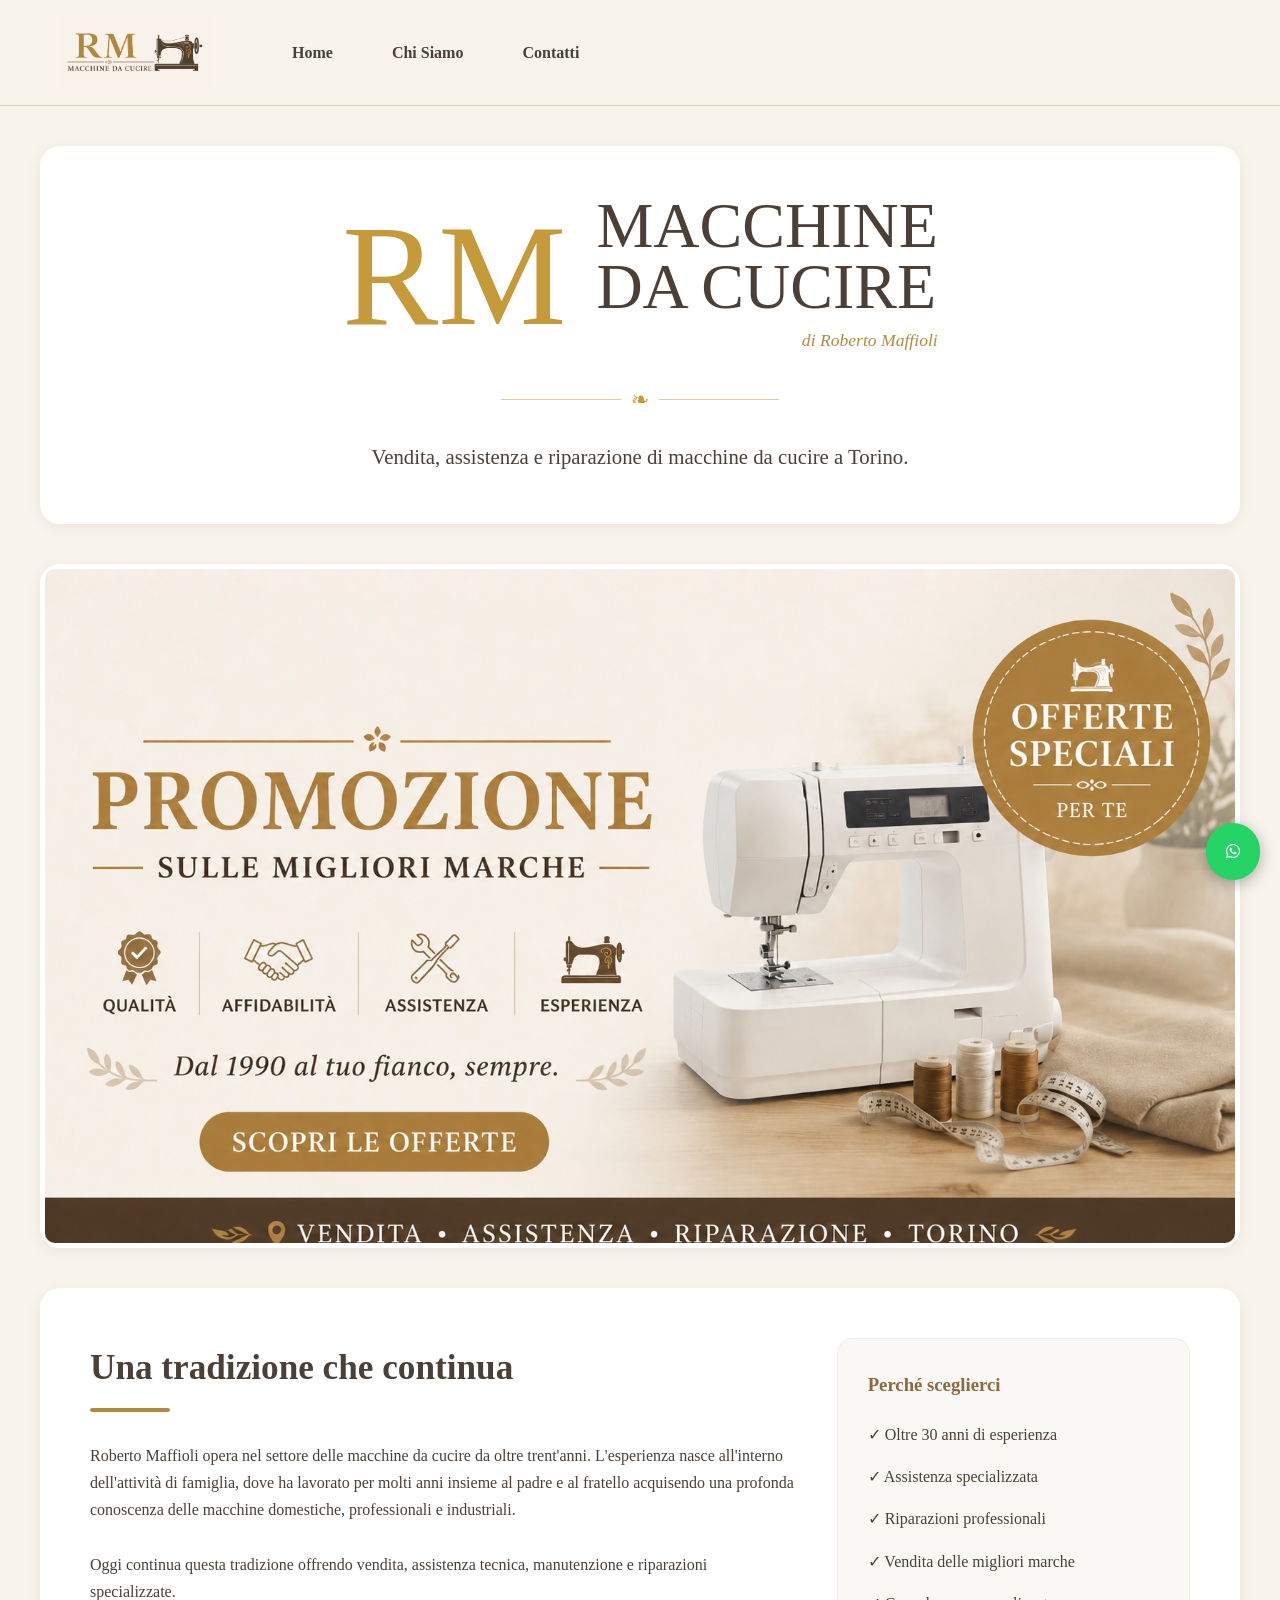
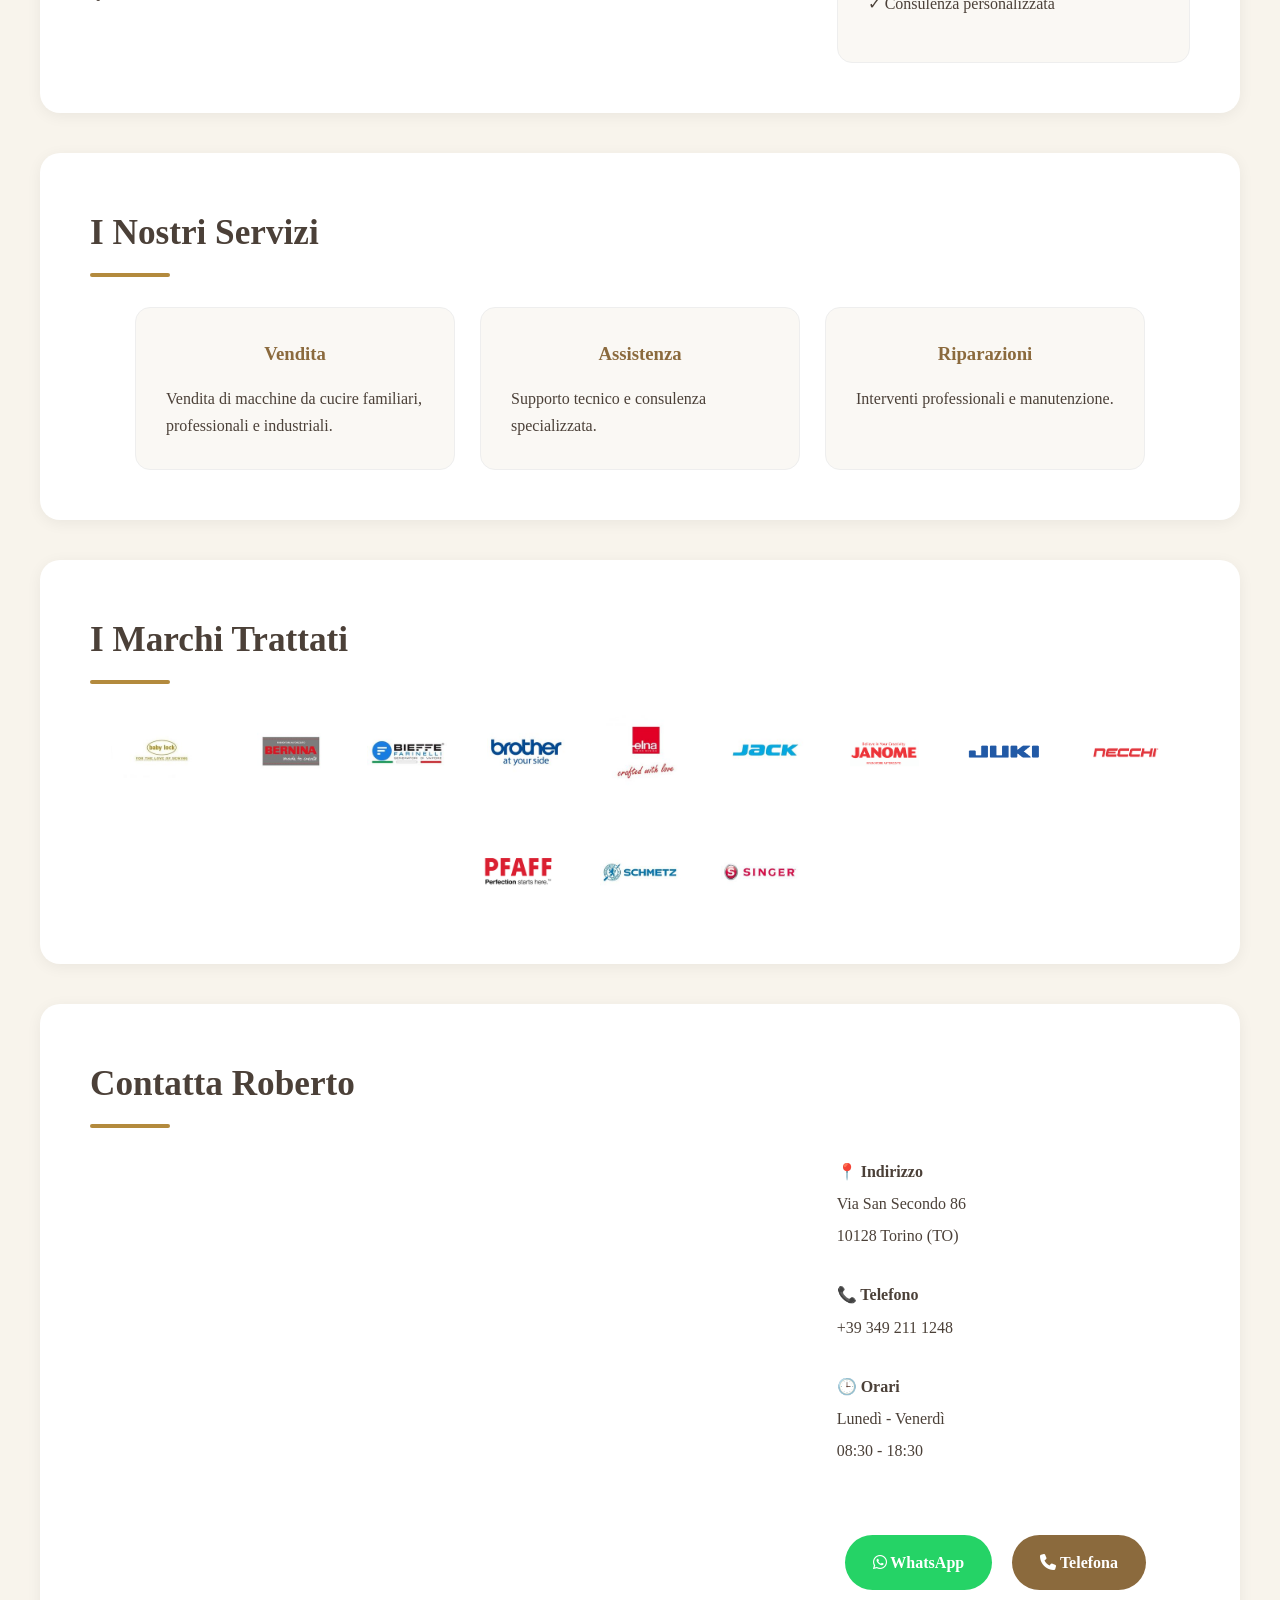
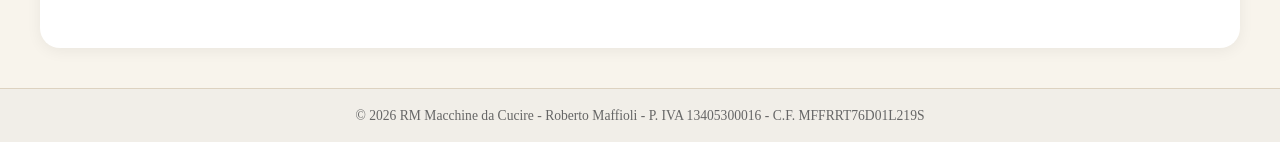
==== commit f9286862: "bug icone" ====
--- a/index.html
+++ b/index.html
@@ -23,6 +23,8 @@
     <link rel="apple-touch-icon" href="images/favicon.png">
 
     <link rel="stylesheet" href="css/style.css">
+    <link rel="stylesheet"
+          href="https://cdnjs.cloudflare.com/ajax/libs/font-awesome/6.5.2/css/all.min.css">
 
     <!-- Dati strutturati per Google (scheda attività / Maps) -->
     <script type="application/ld+json">
@@ -262,12 +264,15 @@
 
                     <a href="https://wa.me/393492111248"
                        target="_blank"
+                       aria-label="WhatsApp"
                        class="btn btn-whatsapp">
+                        <i class="fa-brands fa-whatsapp"></i>
                         WhatsApp
                     </a>
 
                     <a href="tel:+393492111248"
                        class="btn btn-phone">
+                        <i class="fa-solid fa-phone"></i>
                         Telefona
                     </a>
 
@@ -292,7 +297,8 @@
        target="_blank"
        class="whatsapp-float">
 
-        💬 Contattaci
+        <i class="fa-brands fa-whatsapp"></i>
+        
 
     </a>
 
--- a/css/style.css
+++ b/css/style.css
@@ -11,47 +11,12 @@
     line-height: 1.7;
 }
 
-
 a {
     text-decoration: none;
 }
 
-nav {
-    transition: all .3s ease;
-}
-
-.header-hidden {
-    opacity: 0;
-    transform: translateY(-20px);
-    pointer-events: none;
-}
-
-/* TITOLO */
-.hero-logo {
-    display: -webkit-flex;
-    display: flex;
-    -webkit-align-items: center;
-    align-items: center;
-    -webkit-justify-content: center;
-    justify-content: center;
-}
-
-.hero-logo-top {
-    display: flex;
-    justify-content: center;
-    align-items: center;
-    gap: 25px;
-}
-
-.hero-machine {
-    height: 100px;
-    width: auto;
-}
-
-
-
-
-/* HEADER */
+
+/* ===== HEADER ===== */
 
 header {
     background: #f8f4ec;
@@ -75,10 +40,21 @@
     margin-right: 40px;
 }
 
+.menu-toggle {
+    display: none;
+    font-size: 2rem;
+    cursor: pointer;
+    color: #4b4038;
+    padding: 10px;
+    background: none;
+    border: none;
+}
+
 nav {
     display: flex;
     gap: 35px;
     margin-left: 30px;
+    transition: all .3s ease;
 }
 
     nav a {
@@ -96,7 +72,8 @@
         }
 
 
-/* HERO */
+/* ===== HERO ===== */
+
 .hero-box {
     background: white;
     text-align: center;
@@ -108,6 +85,8 @@
     justify-content: center;
     align-items: center;
     gap: 30px;
+    width: fit-content;
+    margin: 0 auto;
 }
 
 .hero-rm {
@@ -120,19 +99,19 @@
 .hero-text {
     display: flex;
     flex-direction: column;
-    align-items: center !important;
+    align-items: flex-start;
 }
 
 .hero-logo-bottom {
     font-size: 4rem;
     line-height: 0.95;
     color: #4b4038;
-    text-align: center;
+    text-align: left;
 }
 
 .hero-owner {
     width: 100%;
-    text-align: center;
+    text-align: right;
     margin-top: 8px;
     font-style: italic;
     font-size: 1.1rem;
@@ -168,39 +147,130 @@
 }
 
 
-
-@media(max-width:768px) {
-
-    .hero-logo-row {
-        flex-direction: column;
-        gap: 10px;
-    }
-
-    .hero-rm {
-        font-size: 5rem;
-    }
-
-    .hero-logo-bottom {
-        font-size: 2rem;
-        text-align: center;
-    }
-
-    .hero-text {
-        align-items: center;
-    }
-
-    .hero-owner {
-        text-align: center;
+/* ===== SEZIONI ===== */
+
+.section-box {
+    max-width: 1200px;
+    margin: 40px auto;
+    background: white;
+    border-radius: 20px;
+    padding: 50px;
+    box-shadow: 0 3px 15px rgba(0,0,0,.06);
+}
+
+    .section-box h2 {
+        color: #4b4038;
+        font-size: 2.2rem;
+        margin-bottom: 30px;
+    }
+
+        .section-box h2::after {
+            content: '';
+            display: block;
+            width: 80px;
+            height: 4px;
+            background: #b38a3d;
+            margin-top: 10px;
+            border-radius: 5px;
+        }
+
+    .section-box p {
+        text-align: left;
+    }
+
+
+/* ===== CHI SIAMO ===== */
+
+.about-grid {
+    display: grid;
+    grid-template-columns: 2fr 1fr;
+    gap: 40px;
+    align-items: start;
+}
+
+.about-right {
+    background: #faf8f4;
+    padding: 30px;
+    border-radius: 15px;
+    border: 1px solid #eee;
+}
+
+    .about-right h3 {
+        color: #8b6a3d;
+        margin-bottom: 20px;
+    }
+
+    .about-right ul {
+        list-style: none;
+        padding: 0;
+    }
+
+    .about-right li {
+        margin-bottom: 15px;
         font-size: 1rem;
     }
 
-    .hero-box {
-        padding: 25px;
-    }
-}
-
-
-/* BUTTON */
+
+/* ===== SERVIZI ===== */
+
+.services {
+    display: flex;
+    flex-wrap: wrap;
+    gap: 25px;
+    justify-content: center;
+}
+
+.service-card {
+    background: #faf8f4;
+    width: 320px;
+    padding: 30px;
+    border-radius: 15px;
+    text-align: center;
+    border: 1px solid #eee;
+}
+
+    .service-card h3 {
+        color: #8b6a3d;
+        margin-bottom: 15px;
+    }
+
+
+/* ===== MARCHI ===== */
+
+.brand-logos {
+    display: flex;
+    flex-wrap: wrap;
+    justify-content: center;
+    align-items: center;
+    gap: 40px;
+}
+
+    .brand-logos img {
+        max-width: 150px;
+        max-height: 80px;
+        object-fit: contain;
+    }
+
+
+/* ===== CONTATTI ===== */
+
+.location-grid {
+    display: grid;
+    grid-template-columns: 2fr 1fr;
+    gap: 40px;
+    align-items: start;
+}
+
+.location-map iframe {
+    border-radius: 15px;
+}
+
+.location-info p {
+    margin-bottom: 5px;
+}
+
+
+/* ===== BOTTONI ===== */
 
 .button-container {
     margin-top: 30px;
@@ -228,7 +298,12 @@
     background: #25D366;
 }
 
-/* SLIDER PROMO */
+
+/* ===== SLIDER PROMO ===== */
+
+.promo-box {
+    padding: 5px;
+}
 
 .promo-banner {
     max-width: 1200px;
@@ -247,162 +322,8 @@
             display: block;
         }
 
-.promo-box {
-    padding:5px;
-}
-
-/*.promo-banner {
-    max-width: 1200px;
-    margin: 0px auto;
-    padding: 0 0px;
-}
-
-    .promo-banner img {
-        width: 100%;
-        display: block;
-        border-radius: 0px;
-        box-shadow: 0 8px 20px rgba(0,0,0,.10);
-    }*/
-/* SEZIONI */
-
-.section-box {
-    max-width: 1200px;
-    margin: 40px auto;
-    background: white;
-    border-radius: 20px;
-    padding: 50px;
-    box-shadow: 0 3px 15px rgba(0,0,0,.06);
-}
-
-    .section-box h2 {
-        color: #4b4038;
-        font-size: 2.2rem;
-        margin-bottom: 30px;
-    }
-
-        .section-box h2::after {
-            content: '';
-            display: block;
-            width: 80px;
-            height: 4px;
-            background: #b38a3d;
-            margin-top: 10px;
-            border-radius: 5px;
-        }
-
-    .section-box p {
-        text-align: left;
-    }
-
-/* SERVIZI */
-
-.services {
-    display: flex;
-    flex-wrap: wrap;
-    gap: 25px;
-    justify-content: center;
-}
-
-.service-card {
-    background: #faf8f4;
-    width: 320px;
-    padding: 30px;
-    border-radius: 15px;
-    text-align: center;
-    border: 1px solid #eee;
-}
-
-    .service-card h3 {
-        color: #8b6a3d;
-        margin-bottom: 15px;
-    }
-
-/* MARCHI */
-
-.brand-logos {
-    display: flex;
-    flex-wrap: wrap;
-    justify-content: center;
-    align-items: center;
-    gap: 40px;
-}
-
-    .brand-logos img {
-        max-width: 150px;
-        max-height: 80px;
-        object-fit: contain;
-    }
-
-/* CONTATTI */
-
-.contact-section {
-    max-width: 1200px;
-    margin: 40px auto;
-    background: white;
-    border-radius: 20px;
-    padding: 50px;
-    box-shadow: 0 3px 15px rgba(0,0,0,.06);
-}
-
-    .contact-section h2 {
-        font-size: 2.2rem;
-        margin-bottom: 20px;
-    }
-
-        .contact-section h2::after {
-            content: '';
-            display: block;
-            width: 80px;
-            height: 4px;
-            background: #b38a3d;
-            margin-top: 10px;
-            border-radius: 5px;
-        }
-
-    .contact-section p {
-        margin-bottom: 10px;
-    }
-
-/* CARD DOVE TROVARCI */
-.location-grid {
-    display: grid;
-    grid-template-columns: 2fr 1fr;
-    gap: 40px;
-    align-items: start;
-}
-
-.location-map iframe {
-    border-radius: 15px;
-}
-
-.location-info p {
-    margin-bottom: 5px;
-}
-
-@media(max-width:768px) {
-
-    .location-grid {
-        grid-template-columns: 1fr;
-        gap: 20px;
-    }
-}
-
-/* FOOTER */
-
-footer {
-    background: #4b4038;
-    color: white;
-    text-align: center;
-    padding: 40px;
-    margin-top: 40px;
-}
-
-.footer-line {
-    width: 250px;
-    margin: 20px auto;
-    border: none;
-    border-top: 1px solid rgba(255,255,255,.25);
-}
+
+/* ===== FOOTER ===== */
 
 .footer-mini {
     background: #f1eee8;
@@ -414,7 +335,8 @@
     margin-top: 30px;
 }
 
-/* WHATSAPP */
+
+/* ===== WHATSAPP FISSO ===== */
 
 .whatsapp-float {
     position: fixed;
@@ -429,60 +351,12 @@
     z-index: 9999;
 }
 
-.about-grid {
-    display: grid;
-    grid-template-columns: 2fr 1fr;
-    gap: 40px;
-    align-items: start;
-}
-
-.about-right {
-    background: #faf8f4;
-    padding: 30px;
-    border-radius: 15px;
-    border: 1px solid #eee;
-}
-
-    .about-right h3 {
-        color: #8b6a3d;
-        margin-bottom: 20px;
-    }
-
-    .about-right ul {
-        list-style: none;
-        padding: 0;
-    }
-
-    .about-right li {
-        margin-bottom: 15px;
-        font-size: 1rem;
-    }
-
-@media(max-width:768px) {
-
-    .about-grid {
-        grid-template-columns: 1fr;
-    }
-}
-
-/* MENU HAMBURGER */
-
-.menu-toggle {
-    display: none;
-    font-size: 2rem;
-    cursor: pointer;
-    color: #4b4038;
-    padding: 10px;
-    background: none;
-    border: none;
-}
-
-/* MOBILE */
-
-@media(max-width:768px) {
-
-    /* HEADER */
-
+
+/* ===== MOBILE ===== */
+
+@media (max-width: 768px) {
+
+    /* Header */
     .header-container {
         position: relative;
         justify-content: space-between;
@@ -497,13 +371,10 @@
 
     .menu-toggle {
         display: block;
-        font-size: 2rem;
-        cursor: pointer;
         padding: 5px 10px;
     }
 
-    /* MENU */
-
+    /* Menu */
     nav {
         display: none;
         position: absolute;
@@ -517,11 +388,11 @@
         transform: translateY(-10px);
         transition: .25s;
         margin-left: 0;
+        flex-direction: column;
     }
 
         nav.show {
             display: flex;
-            flex-direction: column;
             opacity: 1;
             transform: translateY(0);
         }
@@ -536,7 +407,7 @@
                 border-bottom: none;
             }
 
-    /* HERO MOBILE */
+    /* Hero */
     .hero-box {
         padding: 30px 20px;
     }
@@ -561,7 +432,6 @@
 
     .hero-owner {
         text-align: center;
-        width: 100%;
         font-size: 0.95rem;
     }
 
@@ -572,14 +442,47 @@
 
     .hero-slogan {
         font-size: 1rem;
-        text-align: center !important;
+    }
+
+    /* Sezioni */
+    .section-box {
+        margin: 15px;
+        padding: 20px;
+    }
+
+    /* Chi siamo */
+    .about-grid {
+        grid-template-columns: 1fr;
+        gap: 20px;
+    }
+
+    .about-right {
+        padding: 20px;
+    }
+
+    /* Servizi */
+    .service-card {
         width: 100%;
-    }
-    
-
-
-    /* BOTTONI */
-
+        padding: 20px;
+    }
+
+    /* Marchi */
+    .brand-logos {
+        gap: 20px;
+    }
+
+        .brand-logos img {
+            max-width: 100px;
+            max-height: 60px;
+        }
+
+    /* Contatti */
+    .location-grid {
+        grid-template-columns: 1fr;
+        gap: 20px;
+    }
+
+    /* Bottoni */
     .button-container {
         margin-top: 15px;
     }
@@ -589,20 +492,7 @@
         font-size: .95rem;
     }
 
-    /* BOX */
-
-    .section-box {
-        margin: 15px;
-        padding: 20px;
-    }
-
-    .contact-section {
-        margin: 15px;
-        padding: 20px;
-    }
-
-    /* PROMO */
-
+    /* Promo */
     .promo-box {
         margin: 15px;
         padding: 10px;
@@ -616,41 +506,11 @@
             border-radius: 12px;
         }
 
-    /* CHI SIAMO */
-
-    .about-grid {
-        grid-template-columns: 1fr;
-        gap: 20px;
-    }
-
-    .about-right {
-        padding: 20px;
-    }
-
-    /* SERVIZI */
-
-    .service-card {
-        width: 100%;
-        padding: 20px;
-    }
-
-    /* MARCHI */
-
-    .brand-logos {
-        gap: 20px;
-    }
-
-        .brand-logos img {
-            max-width: 100px;
-            max-height: 60px;
-        }
-
-    /* WHATSAPP FISSO */
-
+    /* WhatsApp */
     .whatsapp-float {
         right: 10px;
         bottom: 10px;
         padding: 10px 15px;
         font-size: .9rem;
     }
-}+}
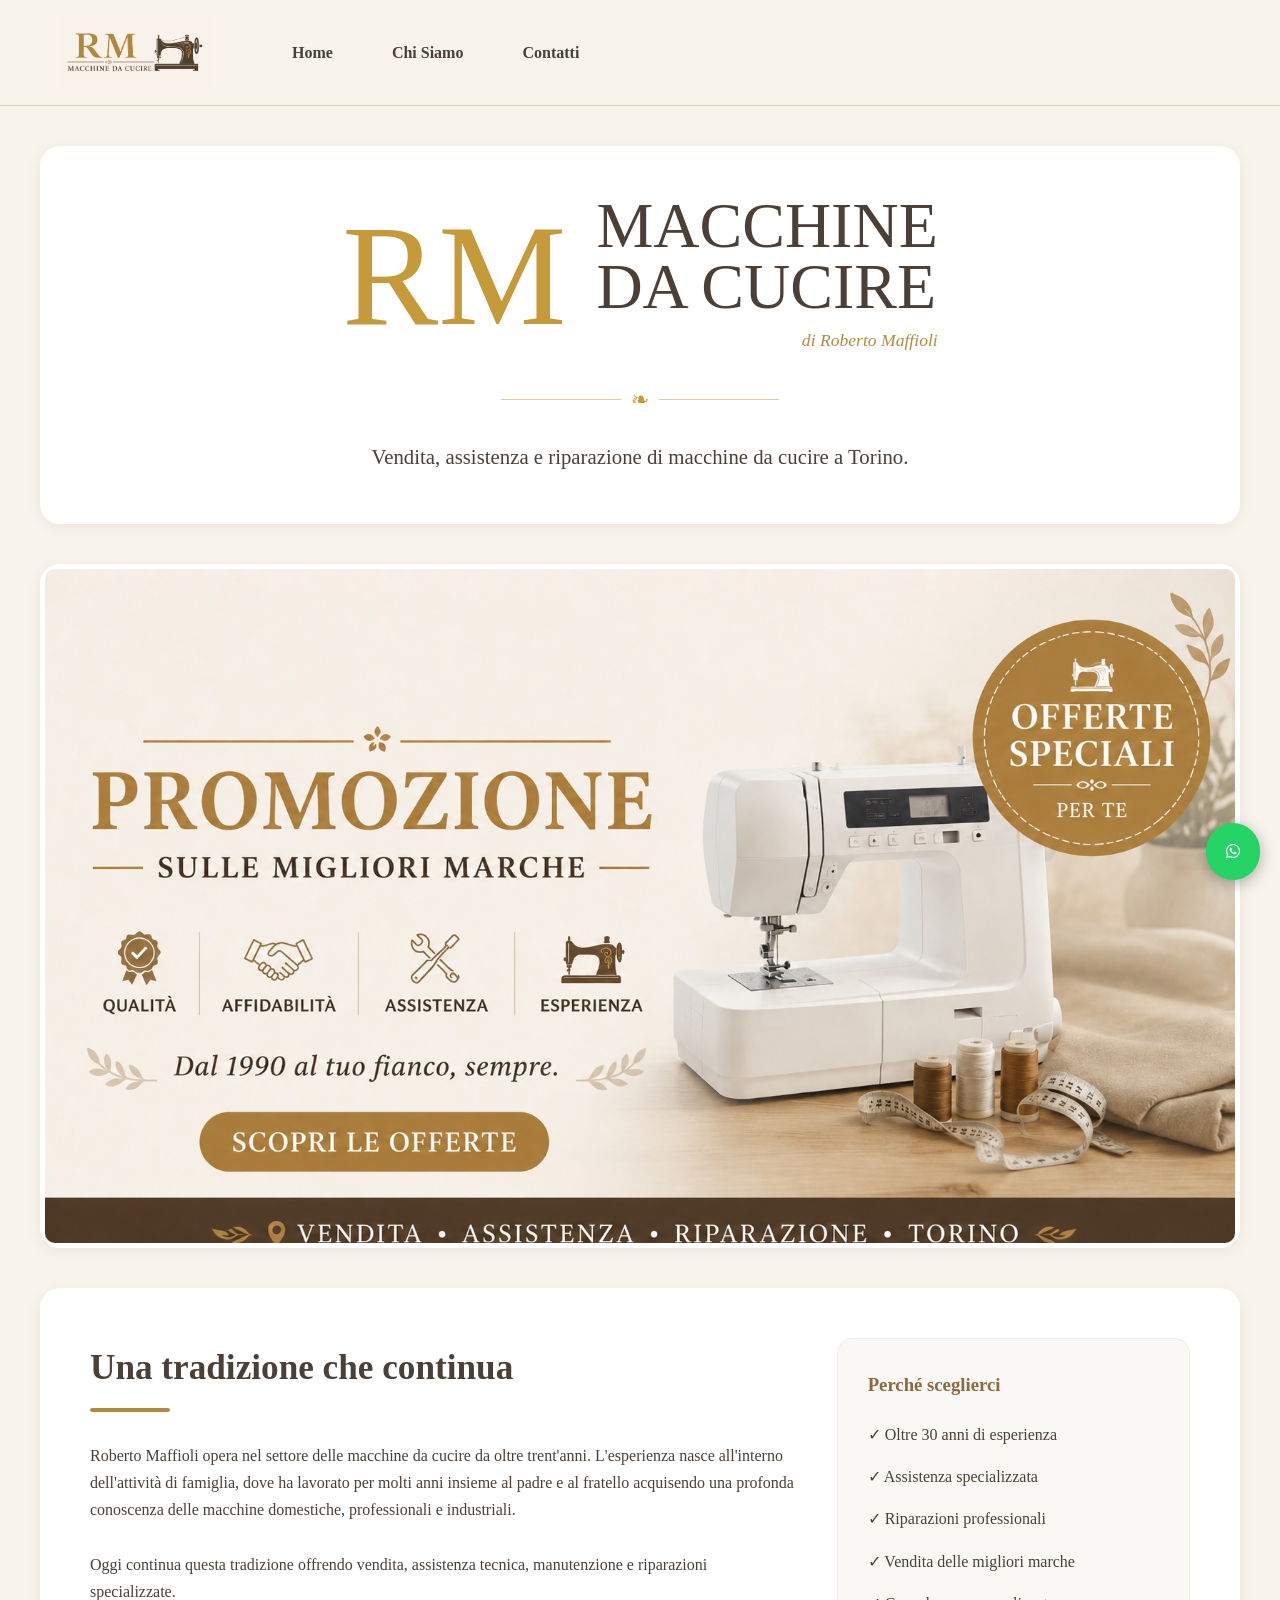
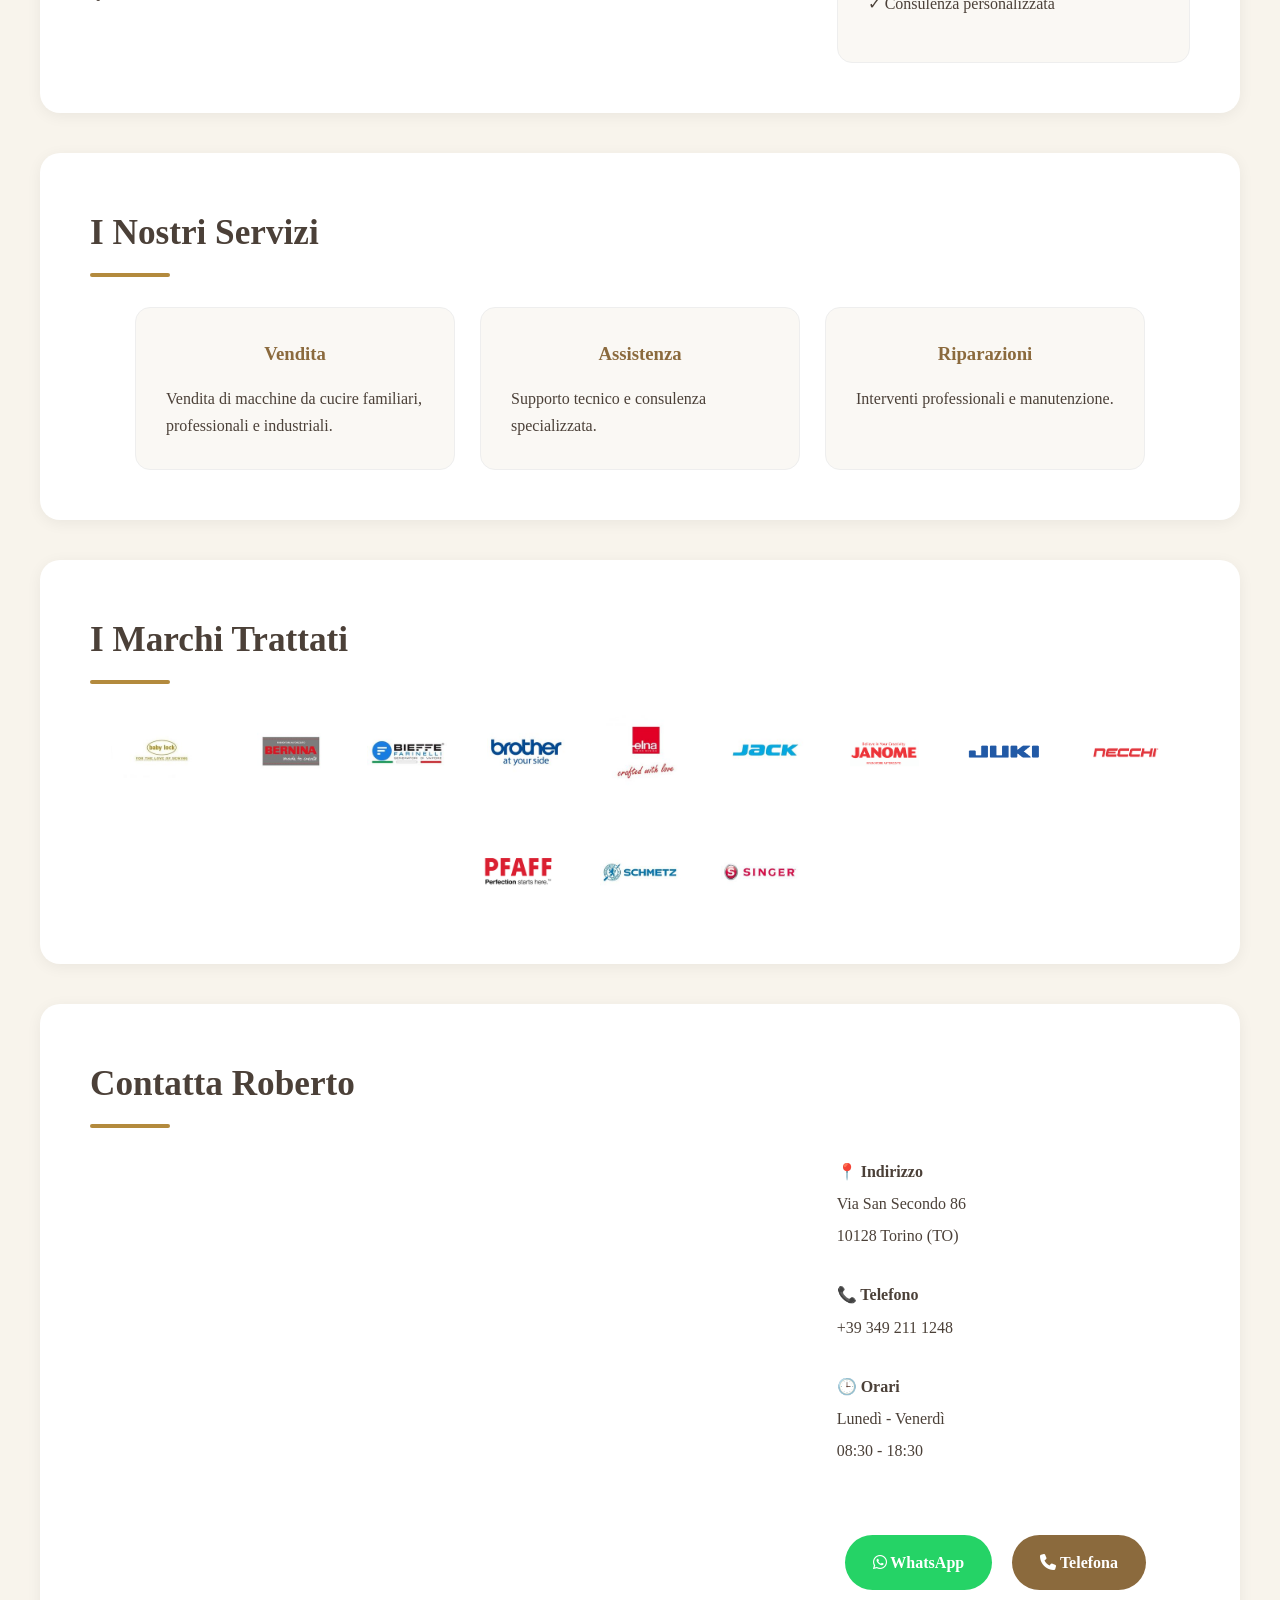
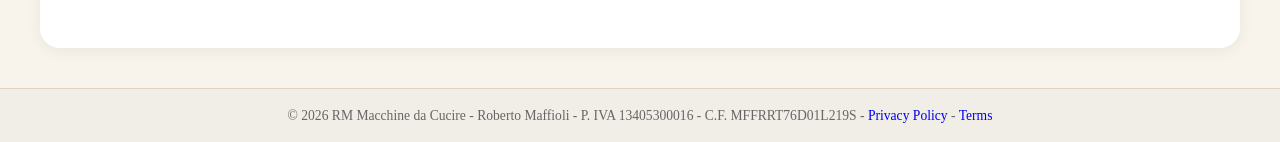
==== commit 4762a4bf: "aggiunto terms" ====
--- a/index.html
+++ b/index.html
@@ -284,12 +284,15 @@
 
     </section>
 
+
     <footer class="footer-mini">
 
         © 2026 RM Macchine da Cucire -
         Roberto Maffioli -
         P. IVA 13405300016 -
-        C.F. MFFRRT76D01L219S
+        C.F. MFFRRT76D01L219S -
+        <a href="privacy.html">Privacy Policy</a> -
+        <a href="termini.html">Terms</a>
 
     </footer>
 
@@ -298,7 +301,7 @@
        class="whatsapp-float">
 
         <i class="fa-brands fa-whatsapp"></i>
-        
+
 
     </a>
 
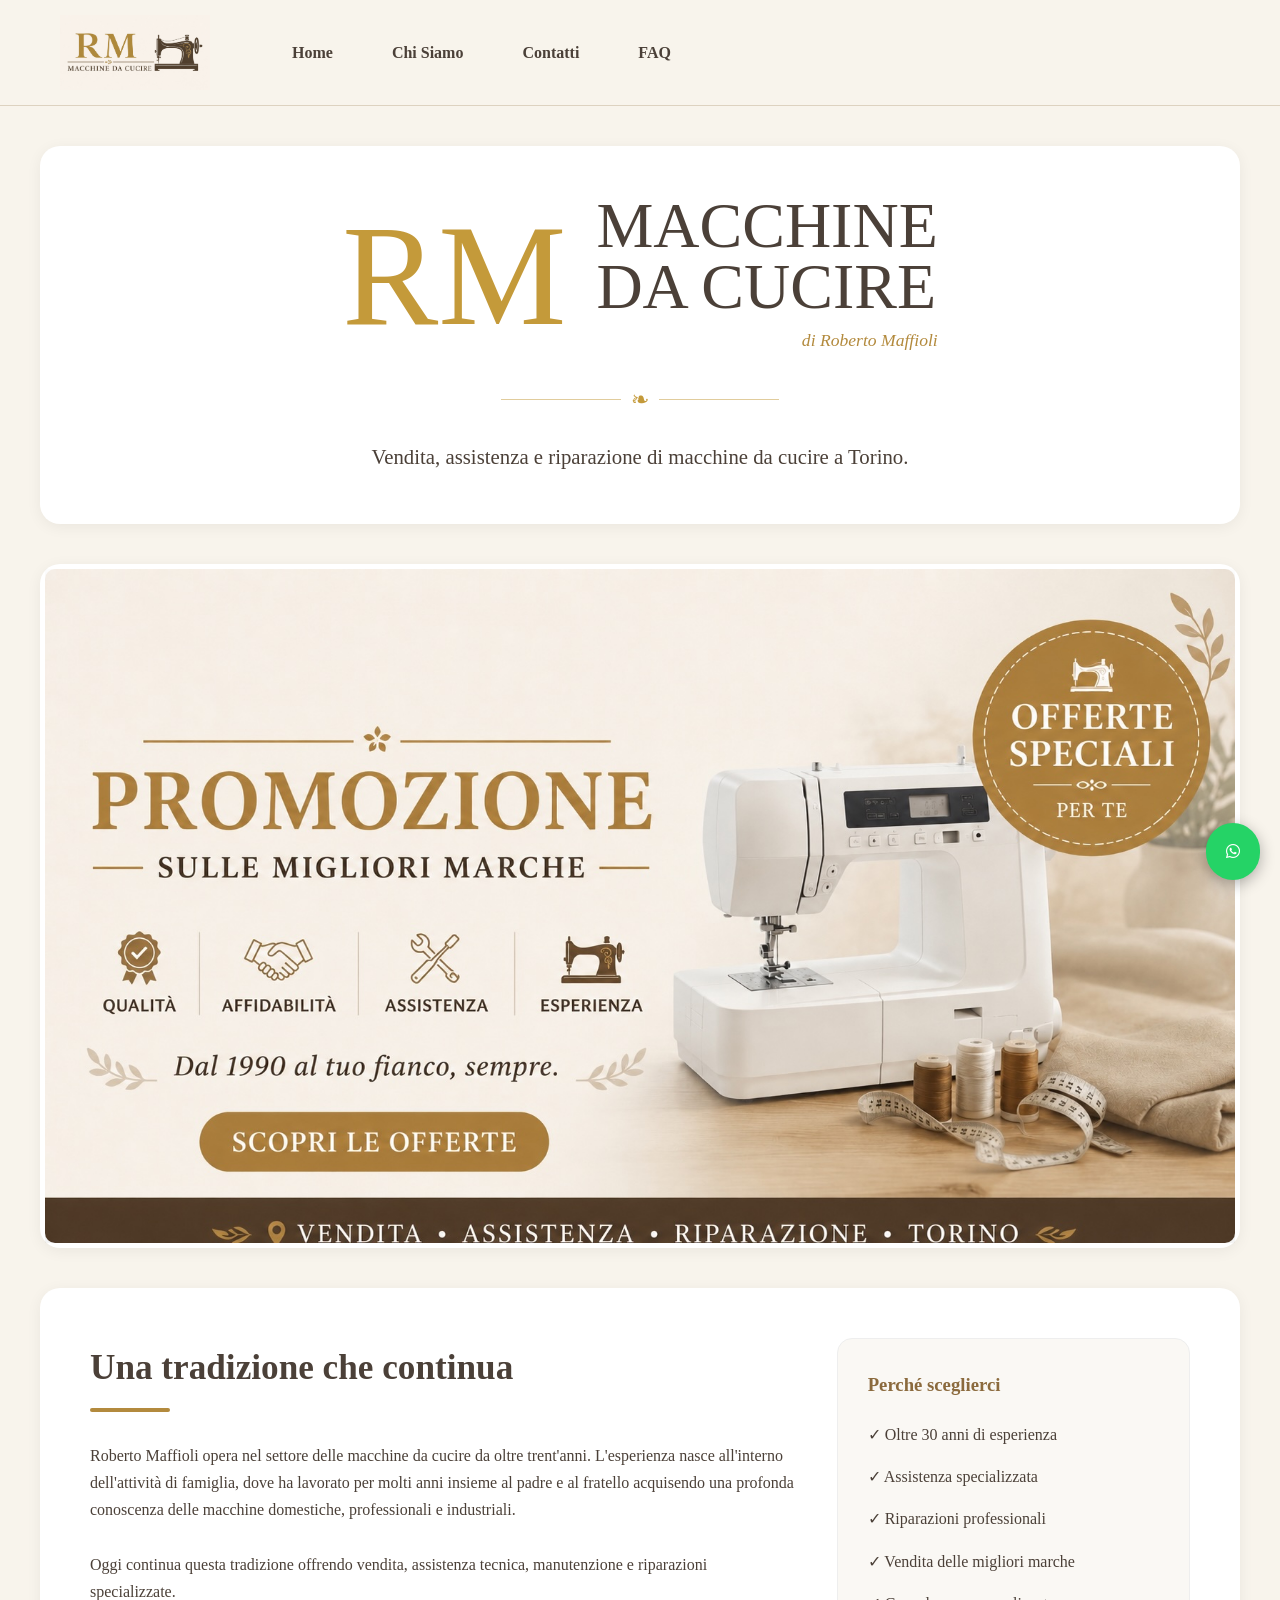
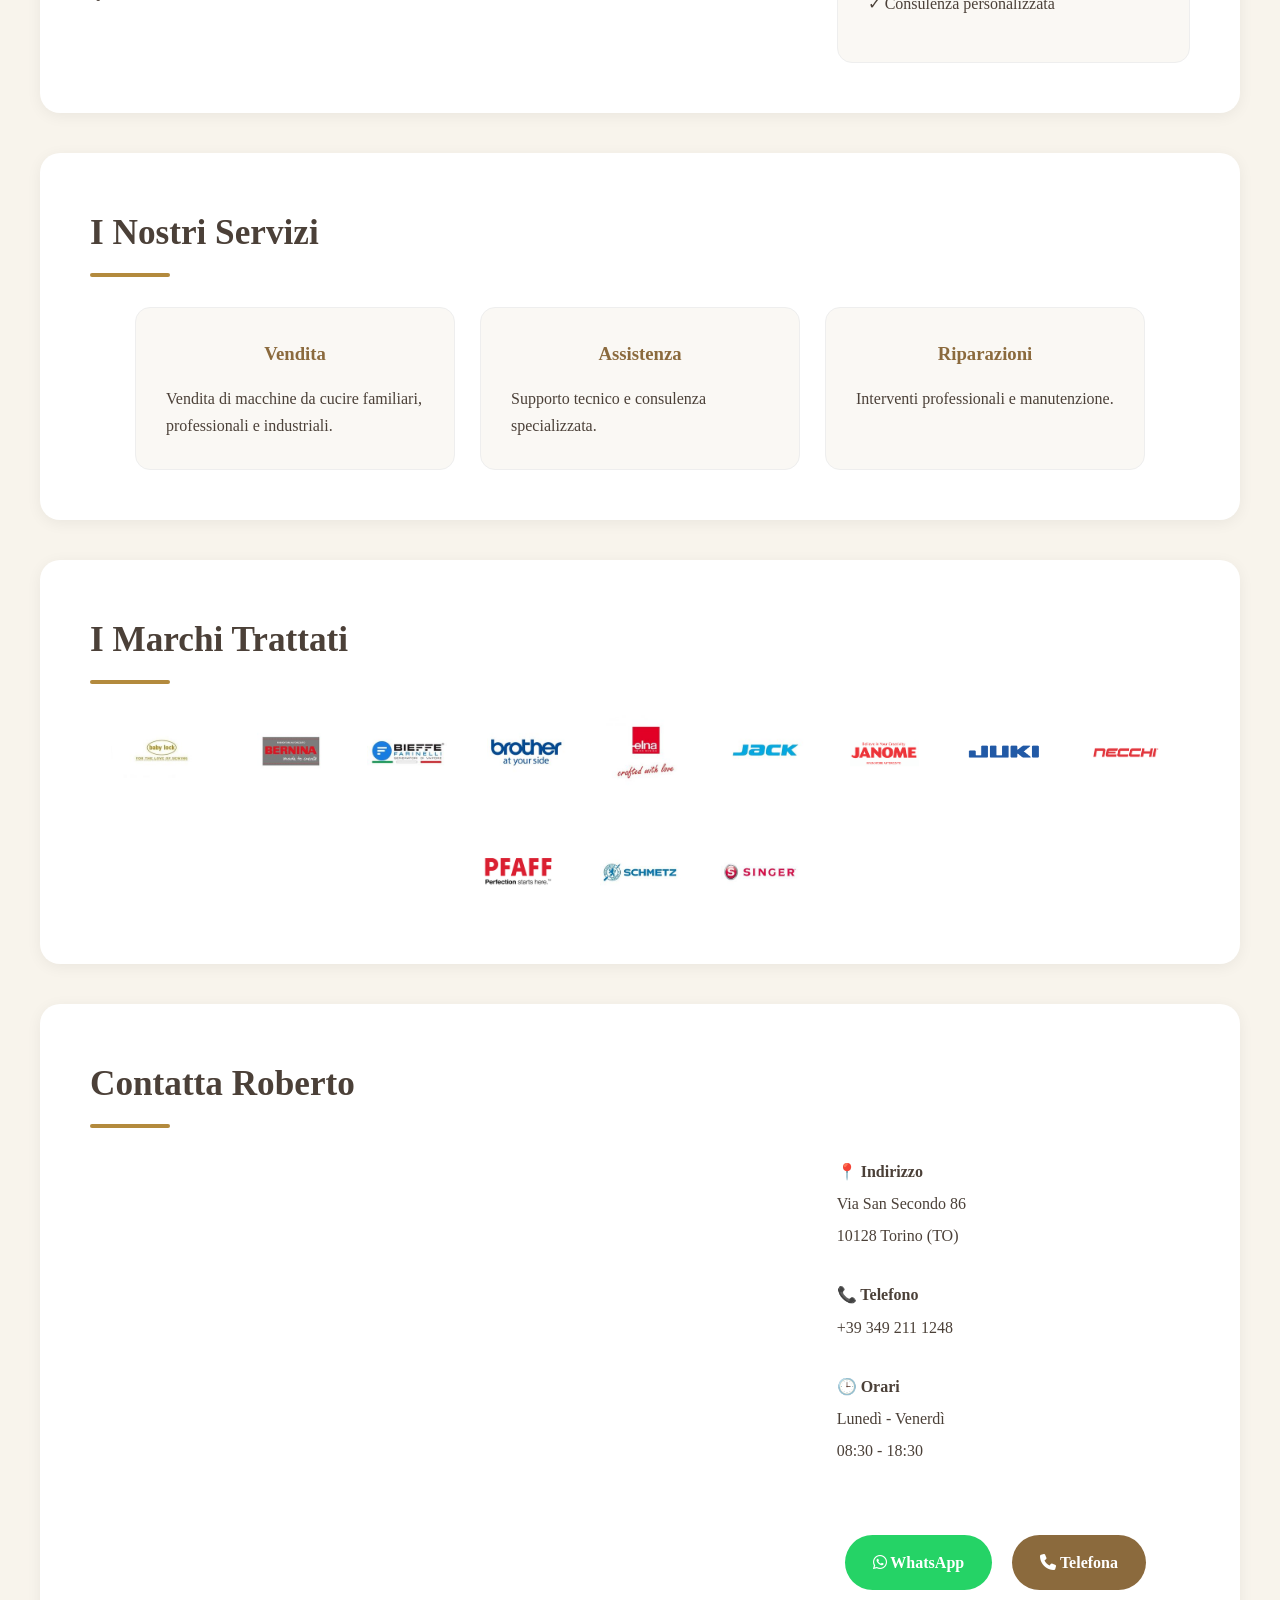
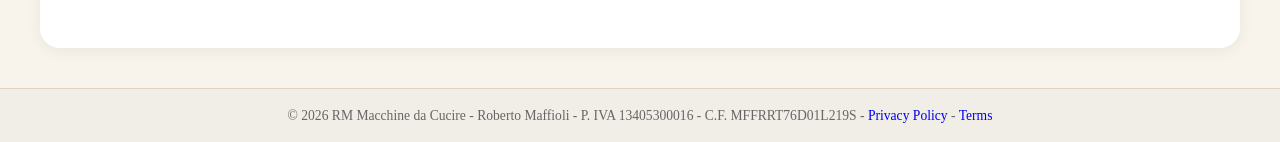
==== commit 389c0d4d: "Add page FAQ" ====
--- a/index.html
+++ b/index.html
@@ -68,6 +68,7 @@
                 <a href="index.html">Home</a>
                 <a href="chi-siamo.html">Chi Siamo</a>
                 <a href="contatti.html">Contatti</a>
+                <a href="faq.html">FAQ</a>
             </nav>
 
         </div>
--- a/css/style.css
+++ b/css/style.css
@@ -321,6 +321,28 @@
         .promo-banner img.active {
             display: block;
         }
+
+
+
+/* ===== FAQ - DOMANDE FREQUENTI ===== */
+.faq-item {
+    padding: 25px 0;
+    border-bottom: 1px solid #ececec;
+}
+
+    .faq-item:last-child {
+        border-bottom: none;
+    }
+
+    .faq-item h3 {
+        color: #8b6a3d;
+        margin-bottom: 10px;
+        font-size: 1.2rem;
+    }
+
+    .faq-item p {
+        margin: 0;
+    }
 
 
 /* ===== FOOTER ===== */
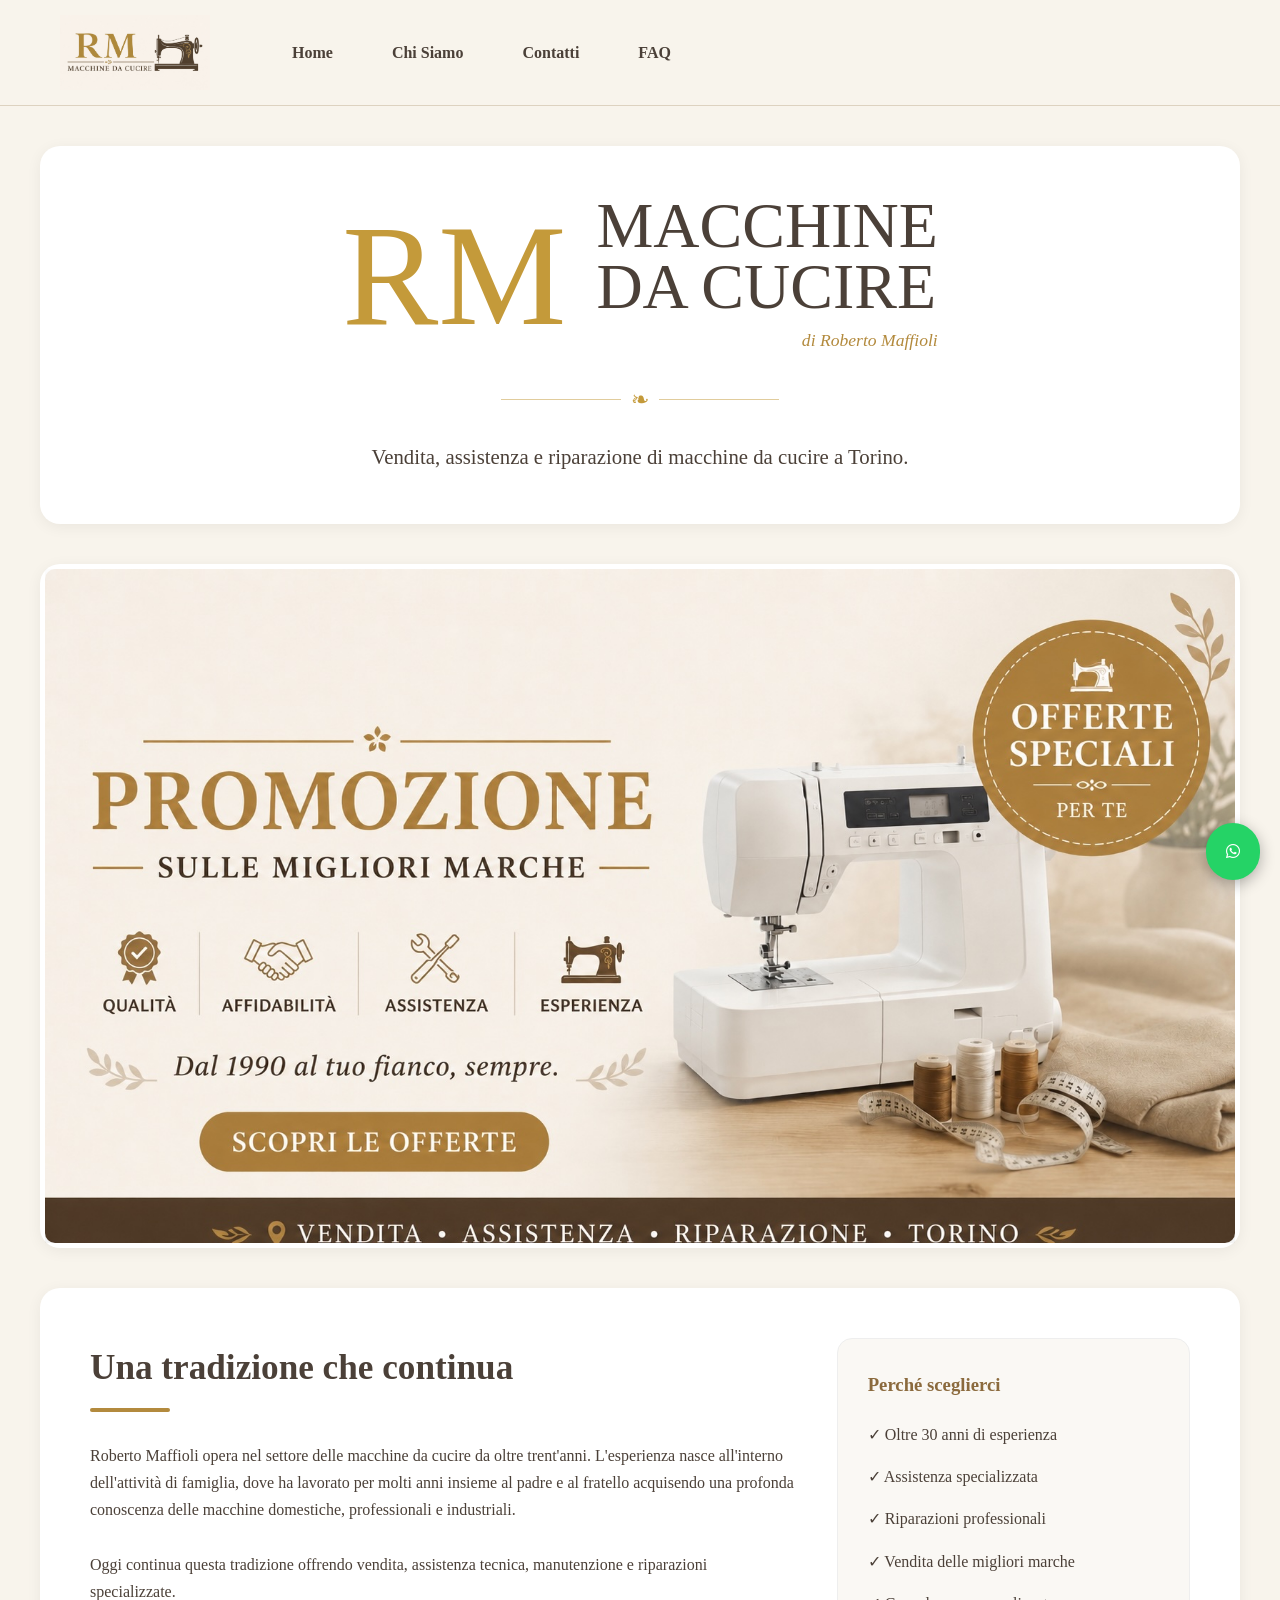
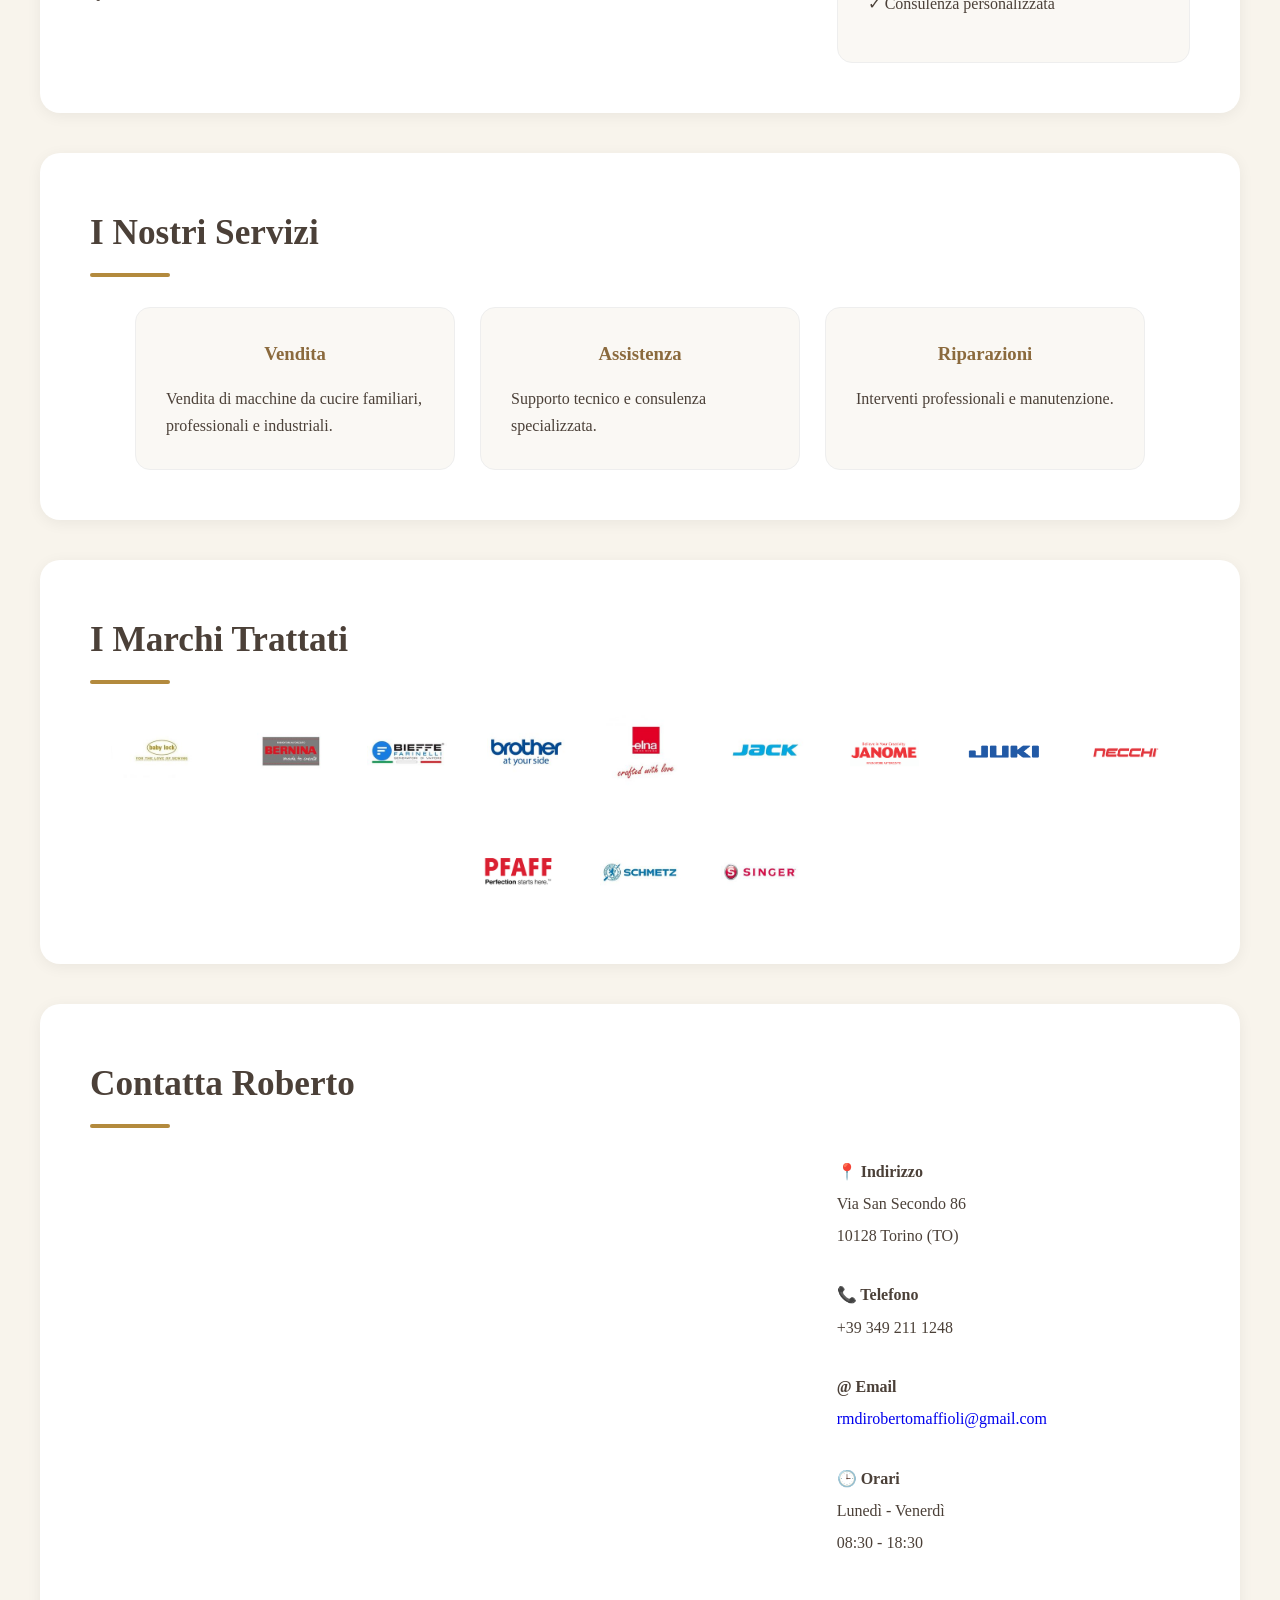
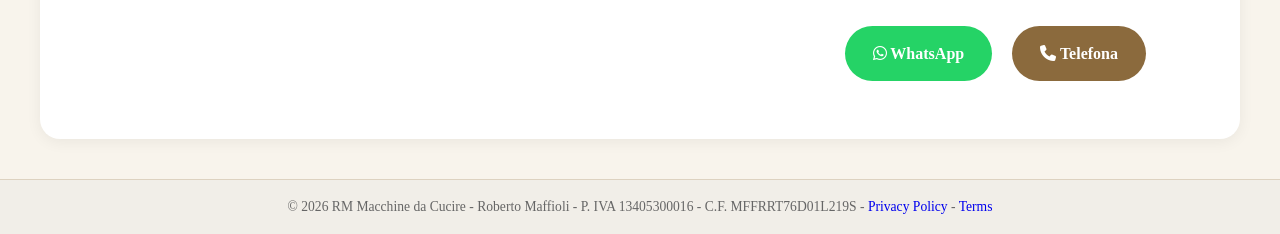
==== commit b84506fe: "Add email" ====
--- a/index.html
+++ b/index.html
@@ -255,6 +255,15 @@
 
                 <br>
 
+                <p><strong>@ Email</strong></p>
+                <p>
+                    <a href="mailto:rmdirobertomaffioli@gmail.com">
+                        rmdirobertomaffioli@gmail.com
+                    </a>
+                </p>
+
+                <br>
+
                 <p><strong>🕒 Orari</strong></p>
                 <p>Lunedì - Venerdì</p>
                 <p>08:30 - 18:30</p>
